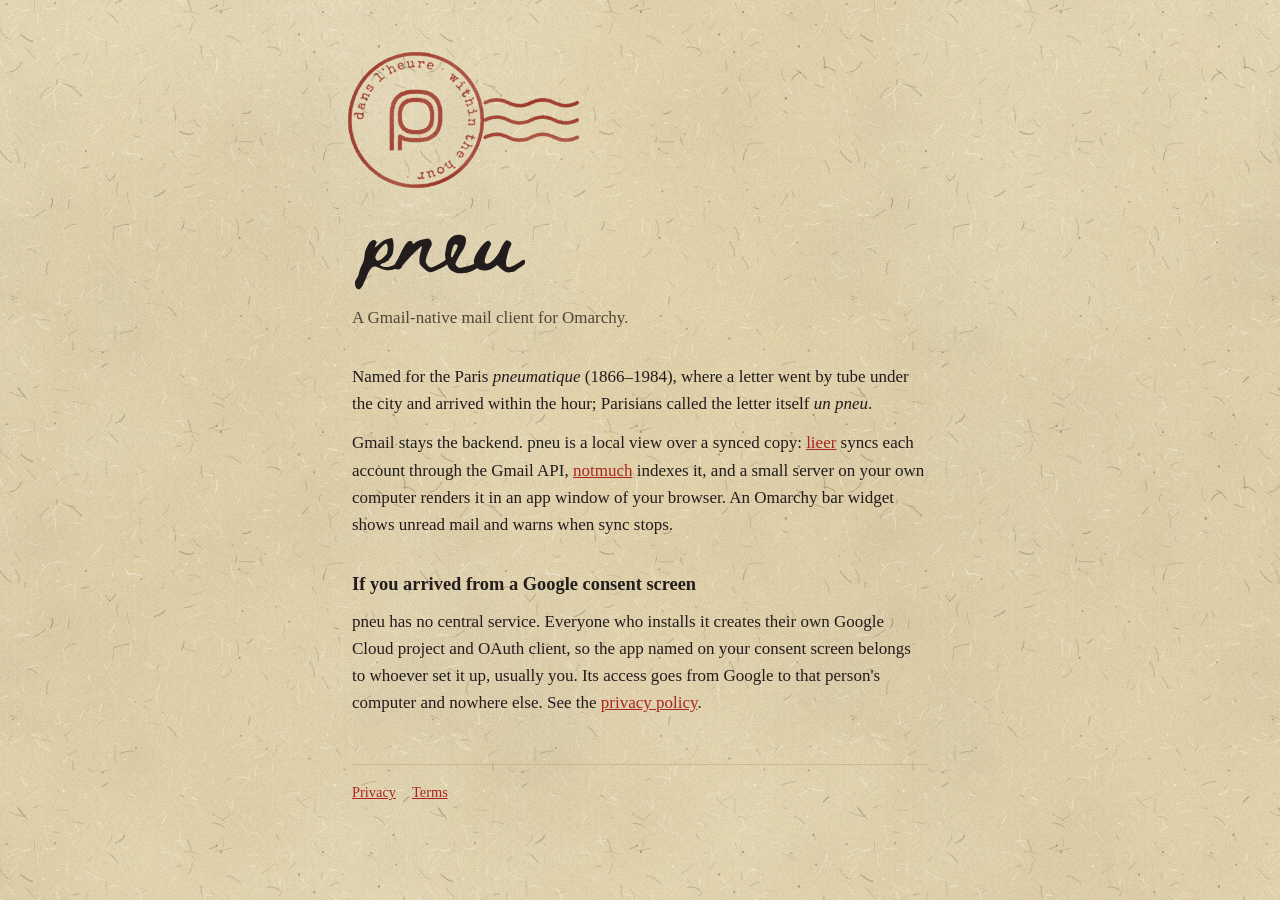
==== index.html @ bc9b67cb "pneu's pages, moved from jordan.mckible.com/pneu/ to pneu.mckible.com Co-Authored-By: Claude Opus 5." ====
<!doctype html>
<html lang="en">
<head>
<meta charset="utf-8">
<meta name="viewport" content="width=device-width, initial-scale=1">
<title>pneu</title>
<meta name="description" content="A Gmail-native mail client for Omarchy that runs entirely on your own computer.">
<meta property="og:type" content="website">
<meta property="og:site_name" content="pneu">
<meta property="og:title" content="pneu">
<meta property="og:description" content="A Gmail-native mail client for Omarchy that runs entirely on your own computer.">
<meta property="og:url" content="https://pneu.mckible.com/">
<meta property="og:image" content="https://pneu.mckible.com/social.jpg">
<meta property="og:image:width" content="1280">
<meta property="og:image:height" content="640">
<meta property="og:image:alt" content="The pneu postmark stamped in red on manila paper, beside the name pneu in pen">
<meta name="twitter:card" content="summary_large_image">
<link rel="icon" href="favicon.svg" type="image/svg+xml">
<link rel="stylesheet" href="style.css">
</head>
<body>
<main>
<picture><source media="(prefers-color-scheme: dark)" srcset="stamp-inked-dark.webp"><img class="stamp" src="stamp-inked.webp" width="500" height="300" alt="The pneu postmark: a p drawn as a pneumatic tube, ringed by “dans l'heure · within the hour”"></picture>
<h1 class="name"><picture><source media="(prefers-color-scheme: dark)" srcset="wordmark-paper.svg"><img src="wordmark-ink.svg" alt="pneu"></picture></h1>
<p class="lede">A Gmail-native mail client for Omarchy.</p>

<p>Named for the Paris <em>pneumatique</em> (1866–1984), where a letter went
by tube under the city and arrived within the hour; Parisians called the
letter itself <em>un pneu</em>.</p>

<p>Gmail stays the backend. pneu is a local view over a synced copy:
<a href="https://github.com/gauteh/lieer">lieer</a> syncs each account through
the Gmail API, <a href="https://notmuchmail.org/">notmuch</a> indexes it, and a
small server on your own computer renders it in an app window of your
browser. An Omarchy bar widget shows unread mail and warns when sync stops.</p>

<h2>If you arrived from a Google consent screen</h2>

<p>pneu has no central service. Everyone who installs it creates their own
Google Cloud project and OAuth client, so the app named on your consent screen
belongs to whoever set it up, usually you. Its access goes from Google to that
person's computer and nowhere else. See the <a href="privacy/">privacy
policy</a>.</p>

<nav><a href="privacy/">Privacy</a><a href="terms/">Terms</a></nav>
</main>
</body>
</html>
---- style.css ----
/* pneu's colours (brand/README.md in the pneu repo): the page is paper with
   ink on it, and the stamp is the red. In the dark the paper becomes ink and
   links take the petit bleu, since red reads poorly on ink. */
:root { color-scheme: light dark; --bg: #e2d3ab; --fg: #221c1d; --muted: #4f4636; --rule: #c9b98f; --accent: #a8261f; }
@media (prefers-color-scheme: dark) { :root { --bg: #2f2c2a; --fg: #e2d3ab; --muted: #b3a785; --rule: #43393a; --accent: #86aecb; } }
* { box-sizing: border-box; }
/* The ground is the omakase kit's paper: two translucent tiles over the
   colour, so the same grain works on the dark ground. */
body { margin: 0; background: url(tex/paper.webp) 0 0 / 420px, url(tex/mottle.webp) 0 0 / 1100px, var(--bg); color: var(--fg); font: 17px/1.6 Georgia, "Iowan Old Style", serif; }
main { max-width: 38rem; margin: 0 auto; padding: 3rem 1rem 4rem; }
.stamp { display: block; width: 15rem; max-width: 70%; height: auto; margin: 0 0 2.5rem -0.5rem; }
.stamp.small { width: 10rem; }
h1 { font-size: 2rem; line-height: 1.2; margin: 0 0 .25rem; }
h1.name { margin-bottom: .75rem; }
/* Only the postmark is printed: the inked stamp (baked, never a live filter)
   is multiplied into the paper so its fibres show through. On the dark ground
   the lighter-inked dark cut sits on top. Type stays crisp. */
.stamp { mix-blend-mode: multiply; }
@media (prefers-color-scheme: dark) { .stamp { mix-blend-mode: normal; } }
h1.name img { display: block; width: 11rem; height: auto; }
h2 { font-size: 1.15rem; margin: 2rem 0 .5rem; }
p, li { margin: 0 0 .75rem; }
.lede { color: var(--muted); margin-bottom: 2rem; }
a { color: var(--accent); }
code { font: .9em ui-monospace, "SF Mono", Menlo, monospace; }
nav { font-size: .9rem; border-top: 1px solid var(--rule); margin-top: 3rem; padding-top: 1rem; color: var(--muted); }
nav a { margin-right: 1rem; }
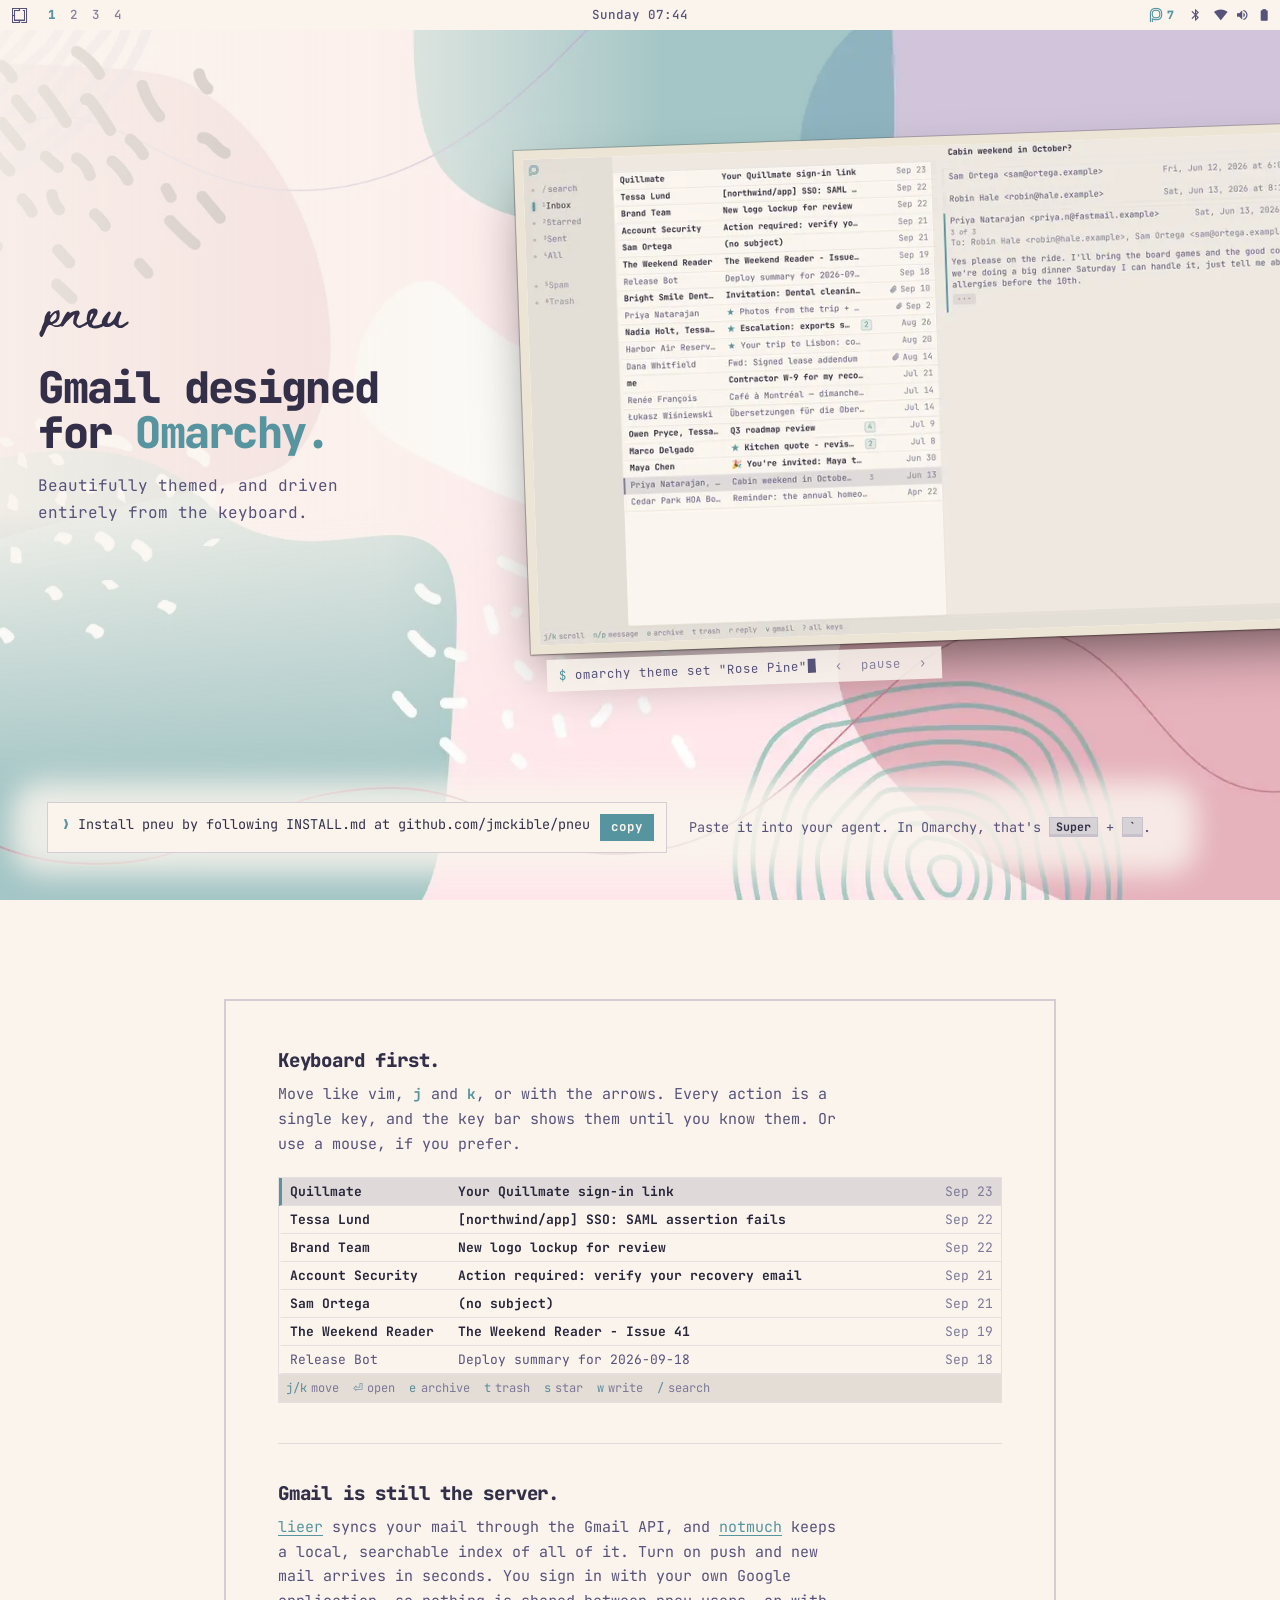
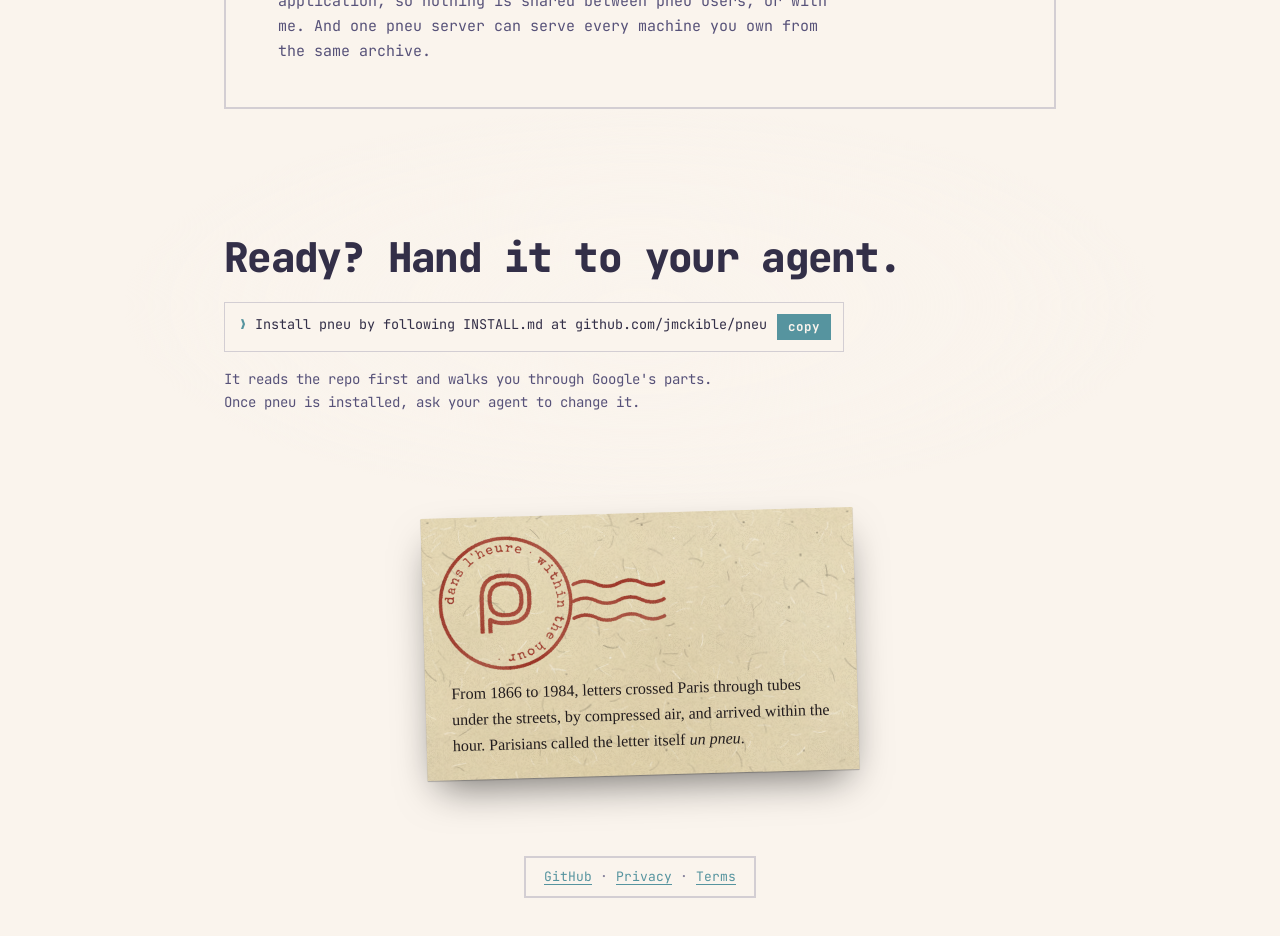
==== commit c9c301cd: "The marketing page: an Omarchy desktop that wears each theme Home, privacy and terms in one design, " ====
--- a/index.html
+++ b/index.html
@@ -3,7 +3,7 @@
 <head>
 <meta charset="utf-8">
 <meta name="viewport" content="width=device-width, initial-scale=1">
-<title>pneu</title>
+<title>pneu · Gmail designed for Omarchy</title>
 <meta name="description" content="A Gmail-native mail client for Omarchy that runs entirely on your own computer.">
 <meta property="og:type" content="website">
 <meta property="og:site_name" content="pneu">
@@ -15,34 +15,148 @@
 <meta property="og:image:height" content="640">
 <meta property="og:image:alt" content="The pneu postmark stamped in red on manila paper, beside the name pneu in pen">
 <meta name="twitter:card" content="summary_large_image">
+<meta name="color-scheme" content="dark light">
 <link rel="icon" href="favicon.svg" type="image/svg+xml">
+<link rel="preload" href="fonts/jbmono.woff2" as="font" type="font/woff2" crossorigin>
 <link rel="stylesheet" href="style.css">
 </head>
 <body>
+
+<!-- The wallpaper: two layers so a theme change can cross-fade. -->
+<div class="wall" aria-hidden="true">
+  <picture class="layer on">
+    <source media="(prefers-color-scheme: light)" srcset="themes/rose-pine-wall-s.webp 900w, themes/rose-pine-wall.webp 1920w" sizes="100vw">
+    <img srcset="themes/tokyo-night-wall-s.webp 900w, themes/tokyo-night-wall.webp 1920w" sizes="100vw" src="themes/tokyo-night-wall.webp" alt="" fetchpriority="high">
+  </picture>
+  <picture class="layer"><img alt=""></picture>
+</div>
+
+<!-- The bar: an Omarchy top bar, drawn. Its pneu widget is fixture data. -->
+<header class="bar">
+  <div class="bar-l">
+    <span class="logo" aria-hidden="true">&#xe900;</span>
+    <nav class="ws" aria-label="Sections">
+      <a href="#top" class="on">1</a><a href="#why">2</a><a href="#ready">3</a><a href="#histoire">4</a>
+    </nav>
+  </div>
+  <div class="bar-c"><span class="clock">Tuesday 13:42</span></div>
+  <div class="bar-r">
+    <button class="pw" type="button" aria-describedby="pw-tip"><span class="pw-mark" aria-hidden="true">&#xe000;</span><span class="pw-n">7</span><span class="sr"> unread</span></button>
+    <div class="tip" id="pw-tip" role="tooltip">7 unread · Tessa, Sam, Nadia +4</div>
+    <span class="ico" aria-hidden="true">&#xf00af;</span>
+    <span class="ico" aria-hidden="true">&#xf0928;</span>
+    <span class="ico" aria-hidden="true">&#xf057e;</span>
+    <span class="ico" aria-hidden="true">&#xf0079;</span>
+  </div>
+</header>
+
 <main>
-<picture><source media="(prefers-color-scheme: dark)" srcset="stamp-inked-dark.webp"><img class="stamp" src="stamp-inked.webp" width="500" height="300" alt="The pneu postmark: a p drawn as a pneumatic tube, ringed by “dans l'heure · within the hour”"></picture>
-<h1 class="name"><picture><source media="(prefers-color-scheme: dark)" srcset="wordmark-paper.svg"><img src="wordmark-ink.svg" alt="pneu"></picture></h1>
-<p class="lede">A Gmail-native mail client for Omarchy.</p>
 
-<p>Named for the Paris <em>pneumatique</em> (1866–1984), where a letter went
-by tube under the city and arrived within the hour; Parisians called the
-letter itself <em>un pneu</em>.</p>
+<!-- Workspace 1: the words on the desktop, and pneu's picture laid on it. -->
+<section class="hero" id="top">
+  <!-- The ground: veil, words, picture and prompt. A theme change wipes a
+       copy of it, in the next theme, across this one (desk.js). -->
+  <div class="ground">
+  <div class="words">
+    <span class="name"><svg viewBox="-16.6 -56.7 264.9 90.2" role="img" aria-label="pneu"><path fill="currentColor" d="M57.7 -14.5Q59.9 -16.3 61.6 -16Q63.2 -15.6 63.2 -12.8Q63.2 -11.9 62.8 -11Q62.4 -10.1 61.9 -9.5Q61.4 -8.8 60.4 -8Q59.4 -7.1 58.9 -6.7Q58.3 -6.3 57.2 -5.6Q56 -4.8 55.7 -4.6Q53.4 -3 50.8 -2Q48.9 -1.1 43.9 -0.1Q38.8 0.9 35.9 0.9Q33.5 0.9 29.2 -0.8Q24.9 -2.4 21.9 -3.8Q18.8 -5.2 18.8 -4.9Q18.8 -4.9 18.1 -4.9Q17.4 -4.9 16.6 -5Q15.7 -5.1 14.1 -4.1Q12.5 -3 10.8 -0.8Q8.3 2.3 6.3 7.7Q4.3 13 3.5 14.4Q2.5 16.4 1.4 19Q0.4 21.6 -0.6 23.4Q-1.6 25.2 -3.3 27.2Q-4.8 29 -5.7 29.4Q-6.5 29.8 -8.5 29Q-10.9 28.1 -11.9 24.4Q-13 20.6 -12.3 17.8Q-11.9 16.1 -9.9 13.2Q-8 10.4 -7.5 9.1Q-6.9 7.5 -6.2 4.3Q-5.5 1.1 -5 -0.2Q-4.3 -2.3 -2.4 -6.2Q-0.5 -10 0.2 -11.9Q1.2 -14.7 1.7 -18.8Q2.1 -22.9 2.8 -26.6Q3.4 -30.3 5.1 -33.2Q5.3 -33.6 5.7 -34.4Q6.1 -35.1 6.5 -35.8Q6.8 -36.4 7.3 -37.2Q7.8 -38.1 8.2 -38.8Q8.7 -39.4 9.2 -40.2Q9.8 -41 10.4 -41.6Q10.9 -42.2 11.5 -42.8Q12.1 -43.3 12.8 -43.7Q13.4 -44.1 14 -44.3Q17.6 -45.3 19.2 -43Q20.8 -40.6 19 -37.7Q16.4 -33.4 17.9 -33.7Q19.4 -34.2 22.8 -37.6Q26.8 -41.6 30.3 -43.7Q33.8 -45.8 38.4 -46.6Q42.8 -47.4 43 -47.7Q43.4 -47.8 43.8 -47.2Q44.2 -46.6 44.6 -45.5Q44.9 -44.4 45.2 -43Q45.4 -41.5 45.6 -40Q45.8 -38.5 45.8 -37.1Q45.7 -23.2 41.8 -19Q39.4 -16.5 38.1 -14.2Q37.7 -13.3 37.2 -13Q36.6 -12.7 36.2 -12.8Q35.9 -12.8 35.2 -12.6Q34.5 -12.4 34 -11.6Q32.6 -10.1 31 -10.1Q29.7 -10 27.7 -8.8Q25.6 -7.5 25.6 -6.7Q25.6 -6.4 26.7 -5.9Q27.7 -5.4 29.2 -5Q30.7 -4.5 32.3 -4.2Q33.9 -3.9 35 -3.9Q36.7 -3.9 39.1 -4.4Q40 -4.8 41.3 -5.2Q42.6 -5.7 43.7 -6.1Q44.8 -6.5 45.5 -6.9Q53.2 -10.9 57.7 -14.5ZM22.5 -13.3Q24.8 -13.3 29.6 -17.5Q34.4 -21.6 35.6 -24.4Q36.9 -27.6 37 -31.4Q37.2 -35.2 36 -37.4Q34.8 -39.5 33.7 -39.2Q32.5 -38.8 28.5 -34.9Q24.7 -31.5 21.5 -26.3Q18.2 -21.1 18.2 -18.7Q18.4 -16.8 19.8 -15.1Q21.2 -13.3 22.5 -13.3ZM51 -13.8Q52.6 -16.5 57.2 -26.2Q61.9 -35.8 65.2 -39.7Q65.7 -40.4 66.2 -41Q67.5 -42.3 69.6 -43Q71.7 -43.6 73.3 -42.8Q74 -42.4 74.2 -40.7Q74.5 -39 75 -38.9Q75.7 -38.8 78.3 -40.7Q83 -43.9 92.8 -46Q96.8 -47 98 -46.8Q99.2 -46.6 101.1 -45Q103.3 -42.7 103.5 -39.4Q103.6 -36.1 101.2 -33.2Q99.6 -30.7 96.9 -23.3Q94.2 -15.9 94.2 -13.1Q94.2 -11.1 95.5 -8.8Q96.8 -6.4 98.8 -4.9Q100.8 -3.3 102.3 -3.3Q104.8 -3.3 112.5 -7.3Q120.2 -11.3 124.6 -14.9Q127.8 -17.4 129.2 -17.2Q130.7 -17.1 130.7 -14.3Q130.7 -13.1 129.6 -11.6Q128.6 -10 126.8 -8.3Q125.1 -6.7 122.7 -5.1Q120.2 -3.4 117.8 -2.4Q111.2 0.7 108.2 2.1Q103.2 4.4 99.4 3.4Q95.6 2.4 90.3 -2.8Q86.2 -7 85.4 -8.6Q84.7 -10.1 84.7 -14.5Q84.7 -20.9 87 -27.8Q89 -34.7 88.5 -35.3Q88 -35.9 80.5 -28.9Q73 -21.8 65.8 -14Q58.5 -6.1 58.5 -4.9Q58.5 -3.9 57.3 -2.7Q56 -1.5 54.2 -0.8Q52.4 0 51 -0.3Q48.8 -0.6 47.8 -3.9Q47.1 -6.1 47.6 -7.8Q48.1 -9.5 51 -13.8ZM172.4 -11.2Q174.6 -13 176.2 -12.7Q177.9 -12.3 177.9 -9.5Q178 -8.6 177.6 -7.7Q177.1 -6.8 176.6 -6.2Q176.1 -5.5 175.2 -4.7Q174.2 -3.9 173.6 -3.5Q173 -3.1 171.9 -2.4Q170.7 -1.6 170.5 -1.4Q168.1 0.2 165.6 1.3Q165.4 1.4 165.1 1.6Q164.7 1.7 164.3 1.9Q163.9 2 163.5 2.2Q163.1 2.3 162.9 2.4L162.6 2.5Q156.5 5 149.5 5.4Q142.3 5.8 139 4.1Q138.6 3.9 135.8 2.7Q133 1.5 131.8 0.6Q129.5 -0.9 127.4 -5.9Q123.5 -14.9 123.5 -21.8Q123.5 -26 125 -32.8Q125.1 -33.2 125.4 -34.5Q125.6 -35.8 125.8 -36.5Q126 -37.1 126.3 -38.2Q126.6 -39.4 126.9 -40.2Q127.2 -41 127.6 -41.9Q128 -42.7 128.4 -43.4Q130.5 -46.3 131.8 -47.6Q137.2 -53.2 145.5 -52.6Q154.1 -51.9 154.8 -46.9Q155.4 -43 154.4 -38.9Q153.3 -34.7 151.8 -32Q150.2 -29.3 147.5 -25Q144.7 -20.7 143.5 -18.4Q139.1 -10.1 139.1 -8.5Q139.1 -7.2 141.6 -4.8Q143.2 -3.3 144.5 -3Q145.7 -2.7 149 -3.3Q154.2 -4 160.3 -5.8Q162.6 -6.6 167 -8.5Q171.4 -10.4 172.4 -11.2ZM133.6 -18.3Q134.5 -18.3 138.6 -26.1Q142.6 -33.9 142.6 -35.5Q142.6 -37.4 140.6 -38Q138.5 -38.5 137.3 -37Q136.3 -35.8 135.3 -33.4Q134.3 -31 133.7 -28.5Q133.2 -26 132.8 -23.7Q132.4 -21.4 132.6 -19.9Q132.8 -18.3 133.6 -18.3ZM238.8 -13.4Q241.1 -15.2 242.7 -14.9Q244.3 -14.6 244.3 -11.7Q244.3 -10.8 243.9 -9.9Q243.6 -9 243.1 -8.4Q242.6 -7.8 241.6 -7Q240.6 -6.1 240 -5.7Q239.4 -5.3 238.3 -4.6Q237.1 -3.8 236.8 -3.6Q229.8 1.3 229.5 1.6Q228.9 2.2 226.6 2.9Q224.2 3.6 222.9 3.6Q221.2 4.1 219.9 4.1Q218.6 4.1 217 3.7Q215.3 3.2 214.6 2.9Q213.8 2.6 213.3 2.4Q210.6 1.1 205.9 -3.3L202 -7L197 -3.3Q191.8 0.2 185.8 1Q180.6 1.5 176 -0.1Q171.4 -1.7 168.8 -5.7Q166.1 -9.6 167.2 -15.1Q168.4 -20.9 173 -27.9Q177.5 -34.8 182.6 -39.7Q186.5 -43.4 188.8 -43.4Q189.9 -43.4 191.8 -41.4Q193.1 -40 193.1 -39.1Q193 -38.2 191.5 -35.4Q179.2 -11.3 185.1 -9.2L185.9 -9.1Q190 -8.5 197.2 -15.9Q204.4 -23.3 207.2 -30.9Q209.3 -36 212.3 -40.1Q214.9 -43.7 216.1 -44.2Q217.3 -44.6 220.6 -42.9Q223.4 -41.4 223.6 -39.5Q223.8 -37.6 221.5 -33.4Q220.4 -31.7 219.8 -29.6Q219 -27.6 218.6 -26Q218.4 -25.5 218.1 -24.1Q217.8 -22.8 217.5 -21.9Q216.9 -19.4 216.4 -17.8Q215.4 -13.6 215.4 -9.9Q215.4 -6.1 216.6 -4.9Q217.6 -3.9 220.9 -3.7Q221.4 -3.9 223.6 -4.7Q225.8 -5.4 226.6 -5.8Q234.3 -9.8 238.8 -13.4Z"/></svg></span>
+    <h1>Gmail designed for <span class="acc">Omarchy.</span></h1>
+    <p class="sub">Beautifully themed, and driven entirely from the keyboard.</p>
+  </div>
 
-<p>Gmail stays the backend. pneu is a local view over a synced copy:
-<a href="https://github.com/gauteh/lieer">lieer</a> syncs each account through
-the Gmail API, <a href="https://notmuchmail.org/">notmuch</a> indexes it, and a
-small server on your own computer renders it in an app window of your
-browser. An Omarchy bar widget shows unread mail and warns when sync stops.</p>
+  <figure class="photo">
+    <div class="print">
+      <div class="stack">
+        <picture class="layer on">
+          <source media="(max-width: 560px) and (prefers-color-scheme: light)" srcset="themes/rose-pine-narrow.webp">
+          <source media="(max-width: 560px)" srcset="themes/tokyo-night-narrow.webp">
+          <source media="(prefers-color-scheme: light)" srcset="themes/rose-pine-app-s.webp 900w, themes/rose-pine-app.webp 2000w" sizes="(max-width: 980px) 100vw, 66vw">
+          <img class="shot" srcset="themes/tokyo-night-app-s.webp 900w, themes/tokyo-night-app.webp 2000w" sizes="(max-width: 980px) 100vw, 66vw" src="themes/tokyo-night-app.webp" alt="A screenshot of pneu: the thread “Cabin weekend in October?” beside the inbox, in the current Omarchy theme" fetchpriority="high">
+        </picture>
+        <picture class="layer"><img class="shot" alt=""></picture>
+        <i class="mk" data-k="tl"></i><i class="mk" data-k="tr"></i><i class="mk" data-k="bl"></i><i class="mk" data-k="br"></i>
+      </div>
+    </div>
+    <figcaption class="cap">
+      <span class="sh"><span class="dollar">$</span> <span class="typed">omarchy theme set "Tokyo Night"</span><span class="caret"></span></span>
+      <span class="ctl">
+        <button type="button" class="prev" aria-label="Previous theme">‹</button>
+        <button type="button" class="pause" aria-label="Pause the theme cycle" aria-pressed="false">pause</button>
+        <button type="button" class="next" aria-label="Next theme">›</button>
+      </span>
+    </figcaption>
+  </figure>
 
-<h2>If you arrived from a Google consent screen</h2>
+  <div class="act">
+    <div class="prompt">
+      <code><span class="ps" aria-hidden="true">❯ </span><span class="cmd">Install pneu by following INSTALL.md at <wbr>github.com/jmckible/pneu</span></code>
+      <button class="copy" type="button">copy</button>
+    </div>
+    <p class="note">Paste it into your agent. In Omarchy, that's <kbd class="key">Super</kbd> + <kbd class="key">`</kbd>.</p>
+  </div>
+  </div>
+  <span class="sweep" aria-hidden="true"></span>
+</section>
 
-<p>pneu has no central service. Everyone who installs it creates their own
-Google Cloud project and OAuth client, so the app named on your consent screen
-belongs to whoever set it up, usually you. Its access goes from Google to that
-person's computer and nowhere else. See the <a href="privacy/">privacy
-policy</a>.</p>
+<!-- Workspace 2: one window, two short sections. -->
+<section class="win pitches" id="why" aria-label="What pneu is">
+  <div class="kb">
+    <h2>Keyboard first.</h2>
+    <p>Move like vim, <kbd>j</kbd> and <kbd>k</kbd>, or with the arrows. Every action is a single key, and the key bar shows them until you know them. Or use a mouse, if you prefer.</p>
+        <!-- Drawn, not recorded: pneu's list and key bar in the page's theme, scripted. -->
+    <div class="kdemo" aria-hidden="true">
+      <div class="kwin">
+        <ol class="krows">
+          <li class="cursor"></li>
+          <li class="row unread"><span class="authors">Quillmate</span><span class="subject">Your Quillmate sign-in link</span><span></span><span class="date">Sep 23</span></li>
+          <li class="row unread"><span class="authors">Tessa Lund</span><span class="subject">[northwind/app] SSO: SAML assertion fails</span><span></span><span class="date">Sep 22</span></li>
+          <li class="row unread"><span class="authors">Brand Team</span><span class="subject">New logo lockup for review</span><span></span><span class="date">Sep 22</span></li>
+          <li class="row unread"><span class="authors">Account Security</span><span class="subject">Action required: verify your recovery email</span><span></span><span class="date">Sep 21</span></li>
+          <li class="row unread"><span class="authors">Sam Ortega</span><span class="subject">(no subject)</span><span></span><span class="date">Sep 21</span></li>
+          <li class="row unread"><span class="authors">The Weekend Reader</span><span class="subject">The Weekend Reader - Issue 41</span><span></span><span class="date">Sep 19</span></li>
+          <li class="row"><span class="authors">Release Bot</span><span class="subject">Deploy summary for 2026-09-18</span><span></span><span class="date">Sep 18</span></li>
+          <li class="row unread attach"><span class="authors">Bright Smile Dental</span><span class="subject">Invitation: Dental cleaning</span><span></span><span class="date">Sep 10</span></li>
+          <li class="row flagged attach"><span class="authors">Priya Natarajan</span><span class="subject">Photos from the trip + a few videos</span><span></span><span class="date">Sep 2</span></li>
+          <li class="row unread flagged"><span class="authors">Nadia Holt, Tessa Lund</span><span class="subject">Escalation: exports stuck in queue</span><span class="count">2</span><span class="date">Aug 26</span></li>
+        </ol>
+        <div class="kbar">
+          <p class="keys"><span class="h" data-learn="jk"><kbd>j/k</kbd>move</span><span class="h"><kbd>⏎</kbd>open</span><span class="h" data-learn="e"><kbd>e</kbd>archive</span><span class="h"><kbd>t</kbd>trash</span><span class="h"><kbd>s</kbd>star</span><span class="h"><kbd>w</kbd>write</span><span class="h"><kbd>/</kbd>search</span><span class="h"><kbd>?</kbd>all keys</span></p>
+          <span class="status">Archived · z to undo<span class="undo">Undo</span></span>
+        </div>
+      </div>
+      <div class="press"><kbd class="cap"></kbd></div>
+    </div>
+  </div>
+  <div class="how">
+    <h2>Gmail is still the server.</h2>
+    <p><a href="https://github.com/gauteh/lieer">lieer</a> syncs your mail through the Gmail API, and <a href="https://notmuchmail.org/">notmuch</a> keeps a local, searchable index of all of it. Turn on push and new mail arrives in seconds. You sign in with your own Google application, so nothing is shared between pneu users, or with me. And one pneu server can serve every machine you own from the same archive.</p>
+  </div>
+</section>
 
-<nav><a href="privacy/">Privacy</a><a href="terms/">Terms</a></nav>
+<!-- Workspace 3: the close, back on the desktop. -->
+<section class="ready" id="ready">
+  <h2>Ready? Hand it to your agent.</h2>
+  <div class="prompt">
+    <code><span class="ps" aria-hidden="true">❯ </span><span class="cmd">Install pneu by following INSTALL.md at <wbr>github.com/jmckible/pneu</span></code>
+    <button class="copy" type="button">copy</button>
+  </div>
+  <p class="note">It reads the repo first and walks you through Google's parts. Once pneu is installed, ask your agent to change it.</p>
+</section>
+
+<!-- Workspace 4: the one piece of paper on the desk. -->
+<section class="histoire" id="histoire">
+  <article class="card">
+    <img class="stamp" src="img/stamp-inked.webp" width="750" height="450" loading="lazy" alt="The pneu postmark: a p drawn as a pneumatic tube, ringed by “dans l'heure · within the hour”">
+    <p>From 1866 to 1984, letters crossed Paris through tubes under the streets, by compressed air, and arrived within the hour. Parisians called the letter itself <em>un pneu</em>.</p>
+  </article>
+</section>
+
 </main>
+
+<footer class="foot">
+  <nav class="win"><a href="https://github.com/jmckible/pneu">GitHub</a> · <a href="privacy/">Privacy</a> · <a href="terms/">Terms</a></nav>
+</footer>
+
+<script src="themes.js"></script>
+<script src="desk.js"></script>
 </body>
 </html>
--- a/style.css
+++ b/style.css
@@ -1,27 +1,367 @@
-/* pneu's colours (brand/README.md in the pneu repo): the page is paper with
-   ink on it, and the stamp is the red. In the dark the paper becomes ink and
-   links take the petit bleu, since red reads poorly on ink. */
-:root { color-scheme: light dark; --bg: #e2d3ab; --fg: #221c1d; --muted: #4f4636; --rule: #c9b98f; --accent: #a8261f; }
-@media (prefers-color-scheme: dark) { :root { --bg: #2f2c2a; --fg: #e2d3ab; --muted: #b3a785; --rule: #43393a; --accent: #86aecb; } }
+/* pneu.mckible.com, the "desktop" study, round 2.
+   The page is an Omarchy desktop: the theme's wallpaper behind everything and
+   an Omarchy bar on top. The words sit on the desktop itself; pneu's
+   screenshot is a picture laid on it, and changes visibly with the theme.
+   The four colours are exactly what pneu's theme hook writes (--bg --fg
+   --accent --selection), plus the theme's red; every other tone is mixed
+   from them. desk.js swaps the four, and the registered properties glide. */
+
+@font-face { font-family: "JB"; src: url(fonts/jbmono.woff2) format("woff2"); font-weight: 100 800; font-display: swap; }
+@font-face { font-family: "Omarchy Logo"; src: url(fonts/omarchy-logo.woff2) format("woff2"); font-display: block; }
+@font-face { font-family: "Bar Icons"; src: url(fonts/bar-icons.woff2) format("woff2"); font-display: block; }
+@font-face { font-family: "pneu mark"; src: url(fonts/pneu-mark.woff2) format("woff2"); font-display: block; }
+
+@property --bg { syntax: "<color>"; inherits: true; initial-value: #1a1b26; }
+@property --fg { syntax: "<color>"; inherits: true; initial-value: #a9b1d6; }
+@property --accent { syntax: "<color>"; inherits: true; initial-value: #7aa2f7; }
+@property --selection { syntax: "<color>"; inherits: true; initial-value: #292e42; }
+@property --red { syntax: "<color>"; inherits: true; initial-value: #f7768e; }
+
+/* Tokyo Night, Omarchy's default, until desk.js says otherwise; Rose Pine on
+   a light system. */
+:root {
+  color-scheme: dark;
+  --bg: #1a1b26; --fg: #a9b1d6; --accent: #7aa2f7; --selection: #292e42; --red: #f7768e;
+  --out: clamp(12px, 3vw, 48px);
+  --barh: 30px;
+}
+/* The derived tones, wherever a theme's four colours are set: the page, and
+   the hero's next-theme copy during a wipe. */
+:root, .themed {
+  --muted: color-mix(in oklab, var(--fg) 70%, var(--bg));
+  --border: color-mix(in oklab, var(--fg) 14%, var(--bg));
+  --strong: light-dark(color-mix(in oklab, var(--fg) 70%, black), color-mix(in oklab, var(--fg) 60%, white));
+  --inactive: color-mix(in oklab, var(--fg) 22%, var(--bg));
+  --veil: color-mix(in oklab, var(--bg) 86%, transparent);
+}
+@media (prefers-color-scheme: light) {
+  :root { color-scheme: light; --bg: #faf4ed; --fg: #575279; --accent: #56949f; --selection: #dfdad9; --red: #b4637a; }
+}
+:root[data-mode="dark"] { color-scheme: dark; }
+:root[data-mode="light"] { color-scheme: light; }
+
 * { box-sizing: border-box; }
-/* The ground is the omakase kit's paper: two translucent tiles over the
-   colour, so the same grain works on the dark ground. */
-body { margin: 0; background: url(tex/paper.webp) 0 0 / 420px, url(tex/mottle.webp) 0 0 / 1100px, var(--bg); color: var(--fg); font: 17px/1.6 Georgia, "Iowan Old Style", serif; }
-main { max-width: 38rem; margin: 0 auto; padding: 3rem 1rem 4rem; }
-.stamp { display: block; width: 15rem; max-width: 70%; height: auto; margin: 0 0 2.5rem -0.5rem; }
-.stamp.small { width: 10rem; }
-h1 { font-size: 2rem; line-height: 1.2; margin: 0 0 .25rem; }
-h1.name { margin-bottom: .75rem; }
-/* Only the postmark is printed: the inked stamp (baked, never a live filter)
-   is multiplied into the paper so its fibres show through. On the dark ground
-   the lighter-inked dark cut sits on top. Type stays crisp. */
-.stamp { mix-blend-mode: multiply; }
-@media (prefers-color-scheme: dark) { .stamp { mix-blend-mode: normal; } }
-h1.name img { display: block; width: 11rem; height: auto; }
-h2 { font-size: 1.15rem; margin: 2rem 0 .5rem; }
-p, li { margin: 0 0 .75rem; }
-.lede { color: var(--muted); margin-bottom: 2rem; }
-a { color: var(--accent); }
-code { font: .9em ui-monospace, "SF Mono", Menlo, monospace; }
-nav { font-size: .9rem; border-top: 1px solid var(--rule); margin-top: 3rem; padding-top: 1rem; color: var(--muted); }
-nav a { margin-right: 1rem; }
+html { scroll-padding-top: calc(var(--barh) + 8px); }
+body {
+  margin: 0; overflow-x: clip;
+  background: var(--bg); color: var(--fg);
+  font: 15px/1.65 "JB", ui-monospace, monospace;
+  font-variant-ligatures: none;
+  -webkit-font-smoothing: antialiased;
+}
+a { color: var(--accent); text-underline-offset: 3px; text-decoration-thickness: 1px; }
+a:hover { text-decoration-thickness: 2px; }
+button { font: inherit; color: inherit; }
+kbd { font: 700 .95em "JB", monospace; color: var(--accent); }
+.sr { position: absolute; width: 1px; height: 1px; overflow: hidden; clip-path: inset(50%); white-space: nowrap; }
+:focus-visible { outline: 2px solid var(--accent); outline-offset: 2px; }
+
+/* ---------- the wallpaper ---------- */
+.wall { position: fixed; inset: 0; z-index: -1; background: var(--bg); }
+.wall .layer { position: absolute; inset: 0; opacity: 0; }
+.wall .layer.on { opacity: 1; }
+.wall .layer.in { z-index: 1; opacity: 1; }
+.wall img { width: 100%; height: 100%; object-fit: cover; display: block; }
+
+/* ---------- the bar ---------- */
+.bar {
+  position: sticky; top: 0; z-index: 10; height: var(--barh);
+  display: grid; grid-template-columns: 1fr auto 1fr; align-items: center;
+  padding: 0 12px; background: var(--bg); color: var(--fg); font-size: 12.5px;
+}
+.bar-l, .bar-r { display: flex; align-items: center; min-width: 0; }
+.bar-r { justify-content: flex-end; gap: 15px; position: relative; }
+.logo { font: 15px/1 "Omarchy Logo"; margin-right: 14px; }
+.ws { display: flex; }
+.ws a { color: var(--muted); text-decoration: none; width: 22px; text-align: center; font-weight: 500; transition: color .3s; }
+.ws a.on { color: var(--accent); font-weight: 800; }
+.ws a:hover { color: var(--fg); }
+.clock { font-weight: 500; white-space: nowrap; }
+.ico { font: 14px/1 "Bar Icons"; }
+.pw { all: unset; display: inline-flex; align-items: center; gap: 4px; cursor: pointer; color: var(--accent); padding: 4px 2px; }
+.pw-mark { font: 14px/1 "pneu mark"; }
+.pw-n { font-weight: 800; font-size: 11.5px; }
+.tip {
+  position: absolute; top: calc(100% + 6px); right: 70px; white-space: nowrap;
+  background: var(--bg); color: var(--fg); border: 1px solid var(--inactive);
+  padding: 5px 10px; font-size: 12px; opacity: 0; pointer-events: none; transform: translateY(-3px);
+  transition: opacity .2s, transform .2s;
+}
+.pw:hover + .tip, .pw:focus-visible + .tip { opacity: 1; transform: none; }
+
+/* ---------- windows ---------- */
+.win { background: var(--bg); color: var(--fg); border: 2px solid var(--inactive); }
+
+/* ---------- the hero ---------- */
+.hero { overflow-x: clip; position: relative; isolation: isolate; }
+.ground { position: relative; isolation: isolate; min-height: calc(100svh - var(--barh)); padding: var(--out); display: grid; color: var(--fg); }
+/* A veil of the theme's ground under the words, so they read on any
+   wallpaper; the picture sits clear of it. */
+.ground::before { content: ""; position: absolute; inset: 0; z-index: -1; pointer-events: none; }
+/* The next theme's copy of the ground, laid over the live one during a
+   wipe: its own wallpaper behind it (desk.js places it to match the fixed
+   one), so every pixel is wholly the old theme's or the new one's. It never
+   takes a pointer or focus (inert); clicks fall through to the live ground. */
+.bar.next { position: absolute; inset: 0; pointer-events: none; }
+.ground.next { position: absolute; inset: 0; z-index: 2; pointer-events: none; background-repeat: no-repeat; }
+
+.name svg { display: block; width: 92px; height: auto; color: var(--strong); margin-bottom: 26px; }
+h1 {
+  font-size: clamp(32px, 3.4vw, 54px); line-height: 1.04; letter-spacing: -0.04em;
+  font-weight: 800; margin: 0 0 18px; color: var(--strong); text-wrap: balance;
+}
+.acc { color: var(--accent); }
+.sub { font-size: 16px; margin: 0; max-width: 32ch; color: var(--fg); }
+
+.prompt {
+  display: flex; align-items: flex-start; gap: 10px;
+  border: 1px solid var(--inactive); background: var(--bg);
+  padding: 11px 12px 11px 14px;
+}
+.prompt code { font: 13.5px/1.55 "JB", monospace; flex: 1; min-width: 0; overflow-wrap: break-word; color: var(--strong); }
+.ps { color: var(--accent); font-weight: 800; }
+.copy { flex: none; border: 0; cursor: pointer; padding: 3px 11px; font-size: 12.5px; font-weight: 700; background: var(--accent); color: var(--bg); }
+.copy:hover { filter: brightness(1.08); }
+.copy.done { background: var(--fg); }
+.note { color: var(--muted); font-size: 12.5px; margin: 10px 0 0; line-height: 1.6; max-width: 46ch; }
+
+/* The picture: a print of the app on a warm mat with a fine edge, so it
+   reads on a light wallpaper as well as a dark one, and a shadow under it. */
+.photo { margin: 0; min-width: 0; position: relative; }
+.print {
+  position: relative; padding: 9px;
+  background: #ece5d5;
+  box-shadow: 0 0 0 1px rgba(40, 30, 20, .22), 0 1px 2px rgba(0,0,0,.3), 0 28px 60px -18px rgba(0,0,0,.6);
+}
+.stack { position: relative; aspect-ratio: 1400 / 820; overflow: hidden; background: var(--bg); }
+.stack .layer { position: absolute; inset: 0; }
+.stack .layer:not(.on) { visibility: hidden; }
+.stack .layer.in { visibility: visible; z-index: 1; }
+.stack img { display: block; width: 100%; height: 100%; object-fit: cover; object-position: left top; }
+
+.cap {
+  display: flex; align-items: center; justify-content: space-between; gap: 12px;
+  margin-top: 14px; padding: 5px 6px 5px 12px; font-size: 12.5px; color: var(--muted);
+  background: var(--veil); width: fit-content; max-width: 100%;
+}
+.sh { white-space: nowrap; overflow: hidden; min-width: 0; }
+.dollar { color: var(--accent); }
+.typed { color: var(--fg); }
+.caret { display: inline-block; width: .6em; height: 1.1em; vertical-align: -0.2em; background: var(--fg); margin-left: 1px; animation: blink 1.1s steps(1) infinite; }
+@keyframes blink { 50% { opacity: 0; } }
+.ctl { display: flex; gap: 2px; flex: none; }
+.ctl button { background: none; border: 1px solid transparent; color: var(--muted); cursor: pointer; padding: 0 7px; line-height: 1.6; }
+.ctl button:hover { color: var(--accent); border-color: var(--border); }
+.ctl .pause[aria-pressed="true"] { color: var(--accent); }
+
+/* The words down the left on a veil of the theme's ground; the print laid at
+   an angle, running off the right edge; the prompt and its note along the
+   foot of the desk. A theme change sweeps across all of it, left to right. */
+@media (min-width: 981px) {
+  .ground {
+    grid-template-columns: minmax(330px, 27rem) minmax(0, 1fr);
+    grid-template-rows: 1fr auto 1fr auto; column-gap: clamp(28px, 4vw, 64px);
+  }
+  /* The veil fades out downwards as well as rightwards, so it has no lower
+     edge: the hero ends on clear wallpaper. */
+  .ground::before {
+    background: linear-gradient(90deg, color-mix(in oklab, var(--bg) 90%, transparent) 0, color-mix(in oklab, var(--bg) 72%, transparent) 30%, transparent 52%);
+    -webkit-mask-image: linear-gradient(180deg, #000 0, #000 55%, transparent 88%);
+    mask-image: linear-gradient(180deg, #000 0, #000 55%, transparent 88%);
+  }
+  .words { grid-column: 1; grid-row: 2; }
+  .photo { grid-column: 2; grid-row: 1 / 4; align-self: center; margin-right: calc(-1 * var(--out) - 7vw); }
+  .print { transform: rotate(-2deg); transform-origin: 30% 50%; }
+  .cap { margin-left: 3%; transform: rotate(-2deg); transform-origin: left center; }
+  .act {
+    grid-column: 1 / -1; grid-row: 4; margin-top: 28px;
+    display: flex; align-items: center; gap: 22px;
+    width: fit-content; max-width: 100%; padding: 9px 20px 9px 9px;
+  }
+  .act .prompt { flex: none; }
+  .prompt code { white-space: nowrap; }
+  .act .note { margin: 0; max-width: 66ch; }
+  .act .note { font-size: 13.5px; color: var(--fg); }
+}
+
+/* The prompt and its note sit on a pool of the theme's ground with soft,
+   blurred edges, not a box. */
+.act { position: relative; isolation: isolate; }
+.act::before { content: ""; position: absolute; inset: -12px -26px; z-index: -1; pointer-events: none; background: var(--veil); filter: blur(14px); border-radius: 30px; }
+
+/* The sweep: a fine line along the wipe's edge, so it reads as one pass. */
+.sweep {
+  position: absolute; top: 0; bottom: 0; left: 0; width: 1px; z-index: 3; pointer-events: none; opacity: 0;
+  background: color-mix(in oklab, var(--accent) 70%, white);
+  box-shadow: 0 0 8px 1px color-mix(in oklab, var(--accent) 35%, transparent);
+}
+.mk { position: absolute; width: 0; height: 0; }
+.mk[data-k="tl"] { left: 0; top: 0; } .mk[data-k="tr"] { right: 0; top: 0; }
+.mk[data-k="bl"] { left: 0; bottom: 0; } .mk[data-k="br"] { right: 0; bottom: 0; }
+
+/* ---------- the pitches: one window, two short sections ----------
+   It starts on clear wallpaper, well below the hero's veil. */
+.pitches { width: min(100% - 2 * var(--out), 52rem); margin: clamp(56px, 11vh, 120px) auto 0; padding: clamp(24px, 4vw, 44px) clamp(20px, 4.4vw, 52px); }
+.pitches h2 { font-weight: 800; font-size: 19px; letter-spacing: -0.01em; color: var(--strong); margin: 0 0 6px; }
+.pitches p { margin: 0; max-width: 62ch; }
+.how { border-top: 1px solid var(--border); margin-top: clamp(28px, 4vw, 40px); padding-top: clamp(24px, 3.4vw, 34px); }
+
+/* ---------- keyboard first: pneu's list and key bar, drawn ----------
+   Tones and sizes are pneu's app.css: --muted, --border, --unread and --bar
+   derived from the theme's two ends, the row grid, the cursor's rail, the
+   key bar's hints and their 360ms step aside. */
+.kdemo {
+  --muted: color-mix(in oklab, var(--fg) 75%, var(--bg));
+  --border: color-mix(in oklab, var(--fg) 12%, var(--bg));
+  --unread: light-dark(color-mix(in oklab, var(--fg) 60%, black), color-mix(in oklab, var(--fg) 60%, white));
+  --bar: light-dark(oklch(from var(--bg) calc(l - 0.07) c h), oklch(from var(--bg) calc(l - 0.10) c h));
+  --rh: 28px;
+  position: relative;
+  margin-top: 20px;
+  font: 13px/19px "JB", ui-monospace, monospace;
+}
+.kwin { position: relative; border: 1px solid var(--border); background: var(--bg); overflow: hidden; }
+.krows { list-style: none; margin: 0; padding: 0; position: relative; isolation: isolate; height: calc(7 * var(--rh)); overflow: hidden; }
+.krows .cursor { position: absolute; left: 0; right: 0; top: 0; height: var(--rh); z-index: -1; background: var(--selection); border-left: 3px solid var(--accent); }
+.row {
+  display: grid; grid-template-columns: 19ch minmax(0, 1fr) auto 8.5ch; gap: 2ch;
+  padding: 4px 1ch; border-left: 3px solid transparent; border-bottom: 1px solid var(--border);
+  white-space: nowrap; height: var(--rh); overflow: hidden;
+}
+.row > span { overflow: hidden; text-overflow: ellipsis; }
+.row .authors { color: var(--fg); }
+.row .subject { color: var(--fg); }
+.row .date { grid-column: 4; color: var(--muted); text-align: right; }
+.row.unread .authors, .row.unread .subject { color: var(--unread); font-weight: bold; }
+.row.flagged .subject::before { content: "★ "; color: var(--accent); }
+.row .count { align-self: center; padding: 0 0.6ch; font-size: 12px; line-height: 1.3; color: var(--muted); border: 1px solid var(--border); border-radius: 3px; }
+.row.unread .count { color: var(--accent); border-color: color-mix(in srgb, var(--accent) 45%, transparent); background: color-mix(in srgb, var(--accent) 12%, transparent); }
+.row.attach .date::before {
+  content: ""; display: inline-block; width: 0.9em; height: 0.9em; margin-right: 0.6ch; vertical-align: -0.1em; background: currentColor;
+  -webkit-mask: url("data:image/svg+xml,%3Csvg xmlns='http://www.w3.org/2000/svg' viewBox='0 0 16 16' fill='none' stroke='black' stroke-width='1.4' stroke-linecap='round' stroke-linejoin='round'%3E%3Cpath d='M13.5 7.5 8 13a3.5 3.5 0 0 1-5-5l6-6a2.3 2.3 0 0 1 3.3 3.3l-6 6a1.2 1.2 0 0 1-1.7-1.7L10 4.2'/%3E%3C/svg%3E") center / contain no-repeat;
+  mask: url("data:image/svg+xml,%3Csvg xmlns='http://www.w3.org/2000/svg' viewBox='0 0 16 16' fill='none' stroke='black' stroke-width='1.4' stroke-linecap='round' stroke-linejoin='round'%3E%3Cpath d='M13.5 7.5 8 13a3.5 3.5 0 0 1-5-5l6-6a2.3 2.3 0 0 1 3.3 3.3l-6 6a1.2 1.2 0 0 1-1.7-1.7L10 4.2'/%3E%3C/svg%3E") center / contain no-repeat;
+}
+.kbar {
+  display: flex; align-items: center; gap: 2ch; height: 28px; padding: 0 1ch;
+  font-size: 12px; color: var(--muted); background: var(--bar); border-top: 1px solid var(--border);
+}
+.kbar .keys { flex: 1 1 auto; min-width: 0; margin: 0; overflow: hidden; white-space: nowrap; }
+.kbar .h { display: inline-block; max-width: 22ch; margin-right: 2ch; overflow: hidden; white-space: nowrap; vertical-align: bottom; }
+.kbar .h.flash kbd { color: var(--unread); }
+.kbar .h kbd { font: inherit; margin-right: 0.6ch; color: color-mix(in oklab, var(--accent) 85%, var(--fg)); }
+.kbar .h.learned { max-width: 0; margin-right: 0; opacity: 0; }
+.kbar .status { flex: 0 1 auto; min-width: 0; max-width: 0; white-space: nowrap; overflow: hidden; color: var(--fg); opacity: 0; }
+.kbar .status.show { opacity: 1; max-width: 40ch; }
+.kbar .undo { margin-left: 1ch; padding: 0 0.8ch; color: var(--accent); border: 1px solid var(--accent); border-radius: 2px; }
+.press { position: absolute; right: 0; bottom: calc(100% + 8px); pointer-events: none; }
+.press .cap {
+  display: block; font: 700 15px/1 "JB", monospace; color: var(--accent); min-width: 2.2em; text-align: center;
+  padding: 7px 9px 6px; border: 1px solid color-mix(in oklab, var(--fg) 30%, var(--bg)); border-bottom-width: 3px; background: var(--bar);
+  box-shadow: 0 6px 16px -6px rgba(0,0,0,.45);
+  opacity: 0;
+}
+
+/* ---------- the close ---------- */
+.ready { position: relative; isolation: isolate; width: min(100% - 2 * var(--out), 52rem); margin: 0 auto; padding: clamp(80px, 14vh, 150px) 0 clamp(60px, 10vh, 110px); }
+.ready::before {
+  content: ""; position: absolute; inset: 0 -12%; z-index: -1; pointer-events: none;
+  background: radial-gradient(closest-side, color-mix(in oklab, var(--bg) 88%, transparent), color-mix(in oklab, var(--bg) 55%, transparent) 70%, transparent);
+}
+.ready h2 { font-size: clamp(28px, 3.2vw, 46px); line-height: 1.08; letter-spacing: -0.04em; font-weight: 800; color: var(--strong); margin: 0 0 22px; }
+.ready .prompt { width: fit-content; max-width: 100%; }
+.ready .note { font-size: 14px; color: var(--fg); max-width: 64ch; margin-top: 16px; text-wrap: pretty; }
+@media (min-width: 700px) { .ready .prompt code { white-space: nowrap; } }
+
+/* ---------- histoire ---------- */
+.histoire { display: grid; place-items: center; padding: 10px var(--out) clamp(60px, 9vh, 100px); }
+.card {
+  width: min(100%, 27rem); padding: 20px 26px 22px; transform: rotate(-1.6deg);
+  background: url(img/mottle.webp) 0 0 / 1100px, #e2d3ab; color: #221c1d;
+  font: 16px/1.6 Georgia, "Iowan Old Style", serif;
+  box-shadow: 0 1px 1px rgba(0,0,0,.25), 0 18px 40px -12px rgba(0,0,0,.55);
+}
+.card.paper { background: url(img/paper.webp) 0 0 / 420px, url(img/mottle.webp) 0 0 / 1100px, #e2d3ab; }
+.card .stamp { display: block; width: 62%; height: auto; margin: -4px 0 6px -14px; mix-blend-mode: multiply; }
+.card p { margin: 0; }
+
+/* A key as a keycap, as in the keyboard demo. */
+.key {
+  display: inline-block; font: 700 .86em/1 "JB", monospace; color: var(--strong);
+  padding: 3px 6px 2px; border: 1px solid color-mix(in oklab, var(--fg) 30%, var(--bg)); border-bottom-width: 3px;
+  background: color-mix(in oklab, var(--bg) 80%, var(--fg)); vertical-align: 1px;
+}
+
+.foot { width: min(100% - 2 * var(--out), 52rem); margin: 0 auto var(--out); display: flex; justify-content: center; }
+.foot nav { padding: 8px 18px; font-size: 13px; color: var(--muted); }
+
+/* ---------- narrow: words, the picture, then the prompt ---------- */
+@media (max-width: 980px) {
+  .ground { grid-template-columns: minmax(0, 1fr); row-gap: 26px; align-content: start; padding-top: calc(var(--out) + 14px); min-height: 0; }
+  .ground::before { background: linear-gradient(180deg, color-mix(in oklab, var(--bg) 88%, transparent) 0, color-mix(in oklab, var(--bg) 50%, transparent) 30%, transparent 55%); }
+  .sub { max-width: 40ch; }
+  .act { padding-bottom: 20px; }
+  .act .note { margin-top: 10px; max-width: none; font-size: 13.5px; color: var(--fg); }
+  .print { transform: rotate(-1.4deg); }
+  .cap { transform: rotate(-1.4deg); transform-origin: left center; }
+}
+@media (max-width: 560px) {
+  :root { --out: 14px; --barh: 28px; }
+  body { font-size: 14px; }
+  .bar { padding: 0 8px; font-size: 11.5px; grid-template-columns: 1fr auto; }
+  .bar-c { display: none; }
+  .bar-r { gap: 11px; }
+  .bar-r .ico:nth-of-type(-n+2) { display: none; }
+  .logo { margin-right: 6px; }
+  .tip { right: 0; }
+  .name svg { width: 76px; margin-bottom: 14px; }
+  .sub { font-size: 14.5px; }
+  .ground { row-gap: 18px; padding-top: 22px; }
+  h1 { font-size: 31px; margin-bottom: 12px; }
+  .stack { aspect-ratio: 640 / 560; }
+  .print { padding: 6px; }
+  .cap { margin-top: 10px; }
+  .prompt { padding: 9px 9px 9px 11px; }
+  .prompt code { font-size: 13px; }
+  .copy { align-self: center; padding: 5px 12px; }
+  .cap { width: 100%; }
+  .sh { text-overflow: ellipsis; }
+  .cap { font-size: 11.5px; padding-left: 9px; }
+  .ctl button { padding: 0 5px; }
+  .pitches h2 { font-size: 17px; }
+  .kdemo { font-size: 11.5px; --rh: 26px; line-height: 17px; }
+  .row { grid-template-columns: 10ch minmax(0, 1fr) 0 7.5ch; gap: 1.4ch; }
+  .row .count { display: none; }
+  .kbar { font-size: 11px; }
+  .press { bottom: auto; top: 4px; right: 6px; z-index: 2; }
+  .card { transform: rotate(-1deg); }
+}
+
+@media (prefers-reduced-motion: reduce) {
+  .caret { animation: none; }
+}
+
+/* ---------- the reading pages: privacy and terms ----------
+   The same desktop, holding still: one window of text over the wallpaper,
+   the postmark as a signature in its corner. */
+.wall-img { width: 100%; height: 100%; object-fit: cover; display: block; }
+.page { width: min(100% - 2 * var(--out), 46rem); margin: clamp(28px, 7vh, 72px) auto var(--out); }
+.legal { padding: clamp(24px, 4vw, 46px) clamp(20px, 4.4vw, 52px) clamp(20px, 3vw, 30px); font-size: 14.5px; line-height: 1.7; }
+.legal h1 { font-size: clamp(26px, 3vw, 34px); margin: 0 0 12px; }
+.legal h2 { font-size: 17px; font-weight: 800; letter-spacing: -0.01em; color: var(--strong); margin: 30px 0 6px; }
+.legal p { margin: 0 0 12px; max-width: 64ch; }
+.legal .lede { font-size: 16px; color: var(--strong); margin-bottom: 8px; }
+.legal ul { margin: 0 0 12px; padding-left: 1.3em; max-width: 64ch; }
+.legal li { margin-bottom: 6px; }
+.legal li::marker { color: var(--accent); }
+.legal code { font: 600 .95em "JB", monospace; color: var(--accent); }
+.sig { float: right; width: clamp(110px, 22vw, 170px); margin: -10px -14px 10px 18px; }
+.sig img { display: block; width: 100%; height: auto; }
+.sig .dk { display: none; }
+:root[data-mode="light"] .sig .lt { mix-blend-mode: multiply; }
+:root[data-mode="dark"] .sig .lt { display: none; }
+:root[data-mode="dark"] .sig .dk { display: block; }
+.links { clear: both; border-top: 1px solid var(--border); margin-top: 26px; padding-top: 14px; font-size: 13px; color: var(--muted); }
+.links a[aria-current="page"] { color: var(--fg); text-decoration: none; }
+@media (max-width: 560px) {
+  .sig { width: 88px; margin: -8px -8px 6px 10px; }
+}
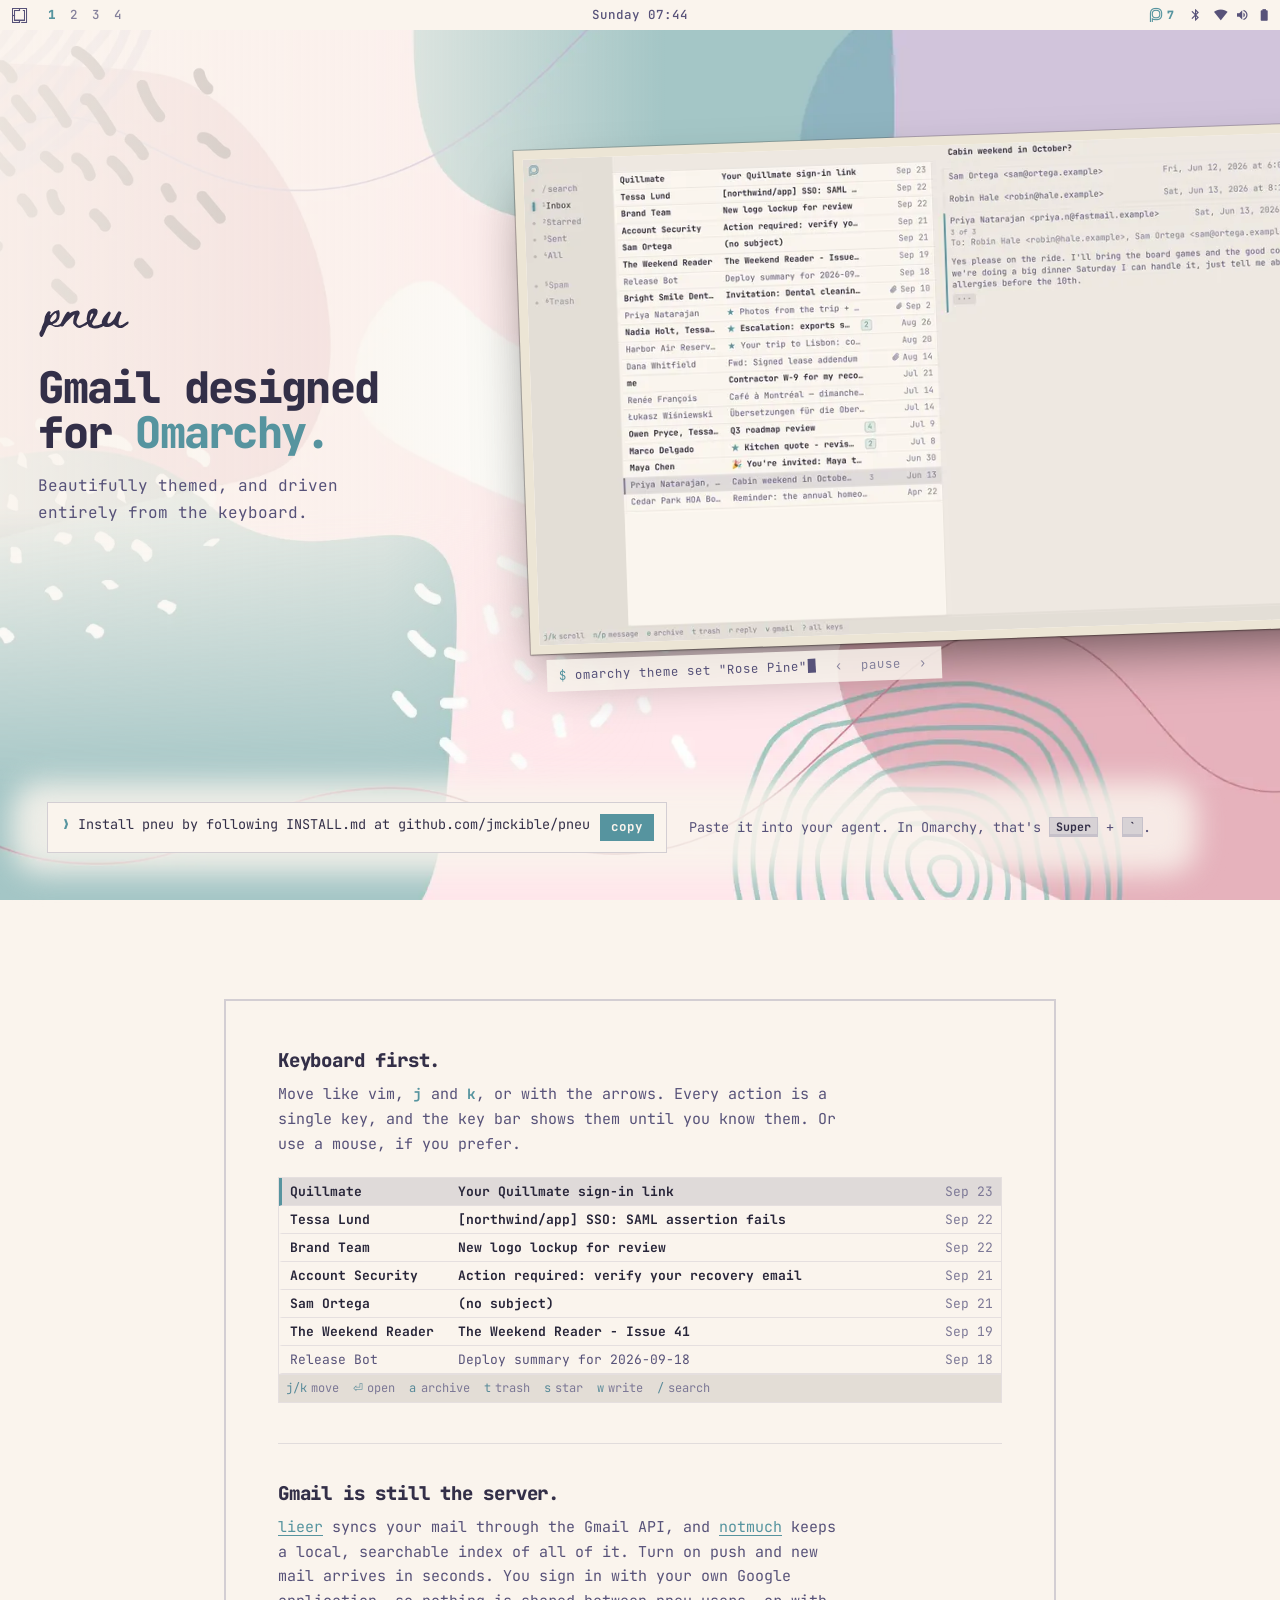
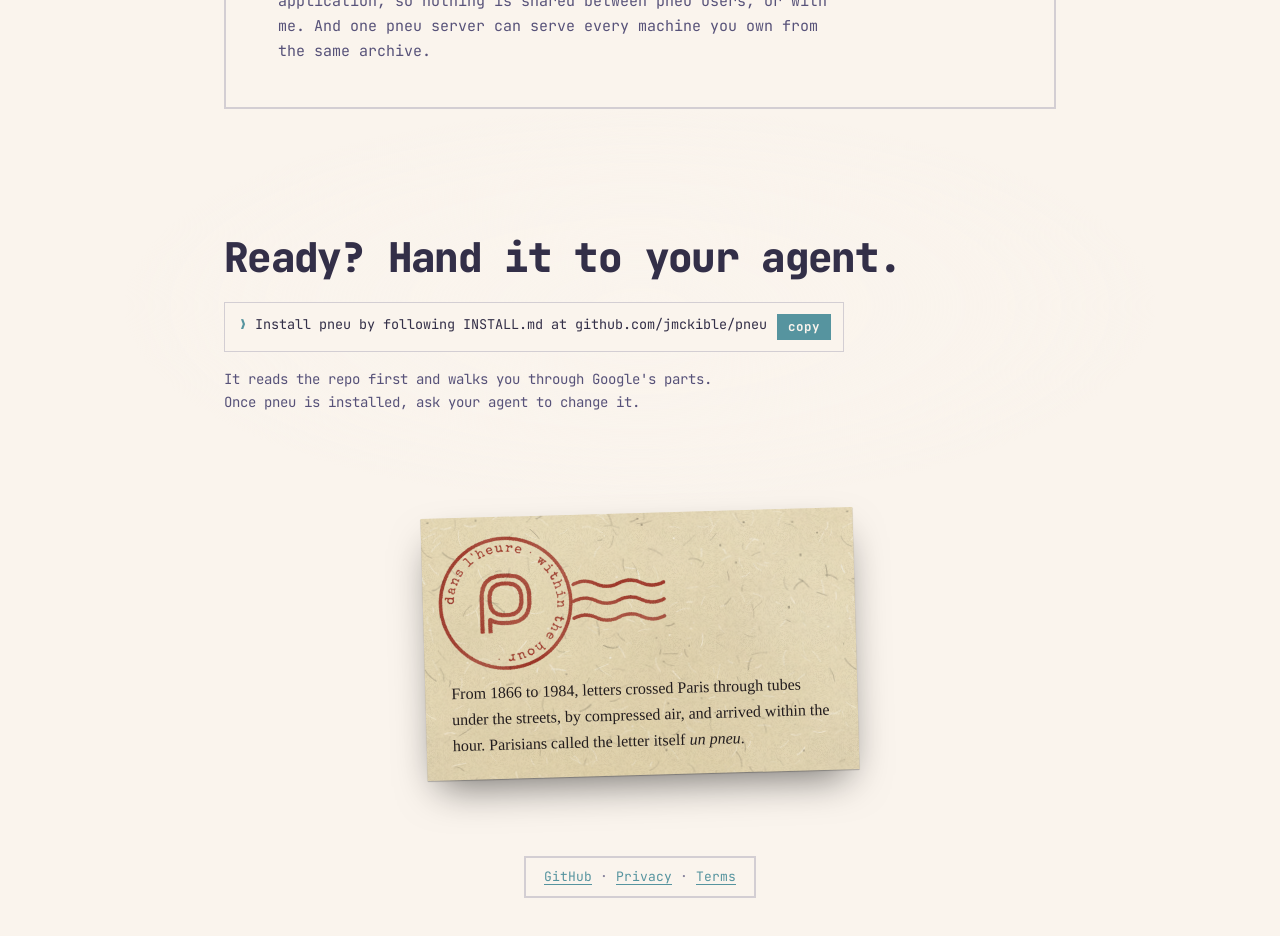
==== commit d433a90b: "The demo archives with a Co-Authored-By: Claude Opus 5.5 (1M context) <noreply@anthropic.com>" ====
--- a/index.html
+++ b/index.html
@@ -119,7 +119,7 @@
           <li class="row unread flagged"><span class="authors">Nadia Holt, Tessa Lund</span><span class="subject">Escalation: exports stuck in queue</span><span class="count">2</span><span class="date">Aug 26</span></li>
         </ol>
         <div class="kbar">
-          <p class="keys"><span class="h" data-learn="jk"><kbd>j/k</kbd>move</span><span class="h"><kbd>⏎</kbd>open</span><span class="h" data-learn="e"><kbd>e</kbd>archive</span><span class="h"><kbd>t</kbd>trash</span><span class="h"><kbd>s</kbd>star</span><span class="h"><kbd>w</kbd>write</span><span class="h"><kbd>/</kbd>search</span><span class="h"><kbd>?</kbd>all keys</span></p>
+          <p class="keys"><span class="h" data-learn="jk"><kbd>j/k</kbd>move</span><span class="h"><kbd>⏎</kbd>open</span><span class="h" data-learn="a"><kbd>a</kbd>archive</span><span class="h"><kbd>t</kbd>trash</span><span class="h"><kbd>s</kbd>star</span><span class="h"><kbd>w</kbd>write</span><span class="h"><kbd>/</kbd>search</span><span class="h"><kbd>?</kbd>all keys</span></p>
           <span class="status">Archived · z to undo<span class="undo">Undo</span></span>
         </div>
       </div>
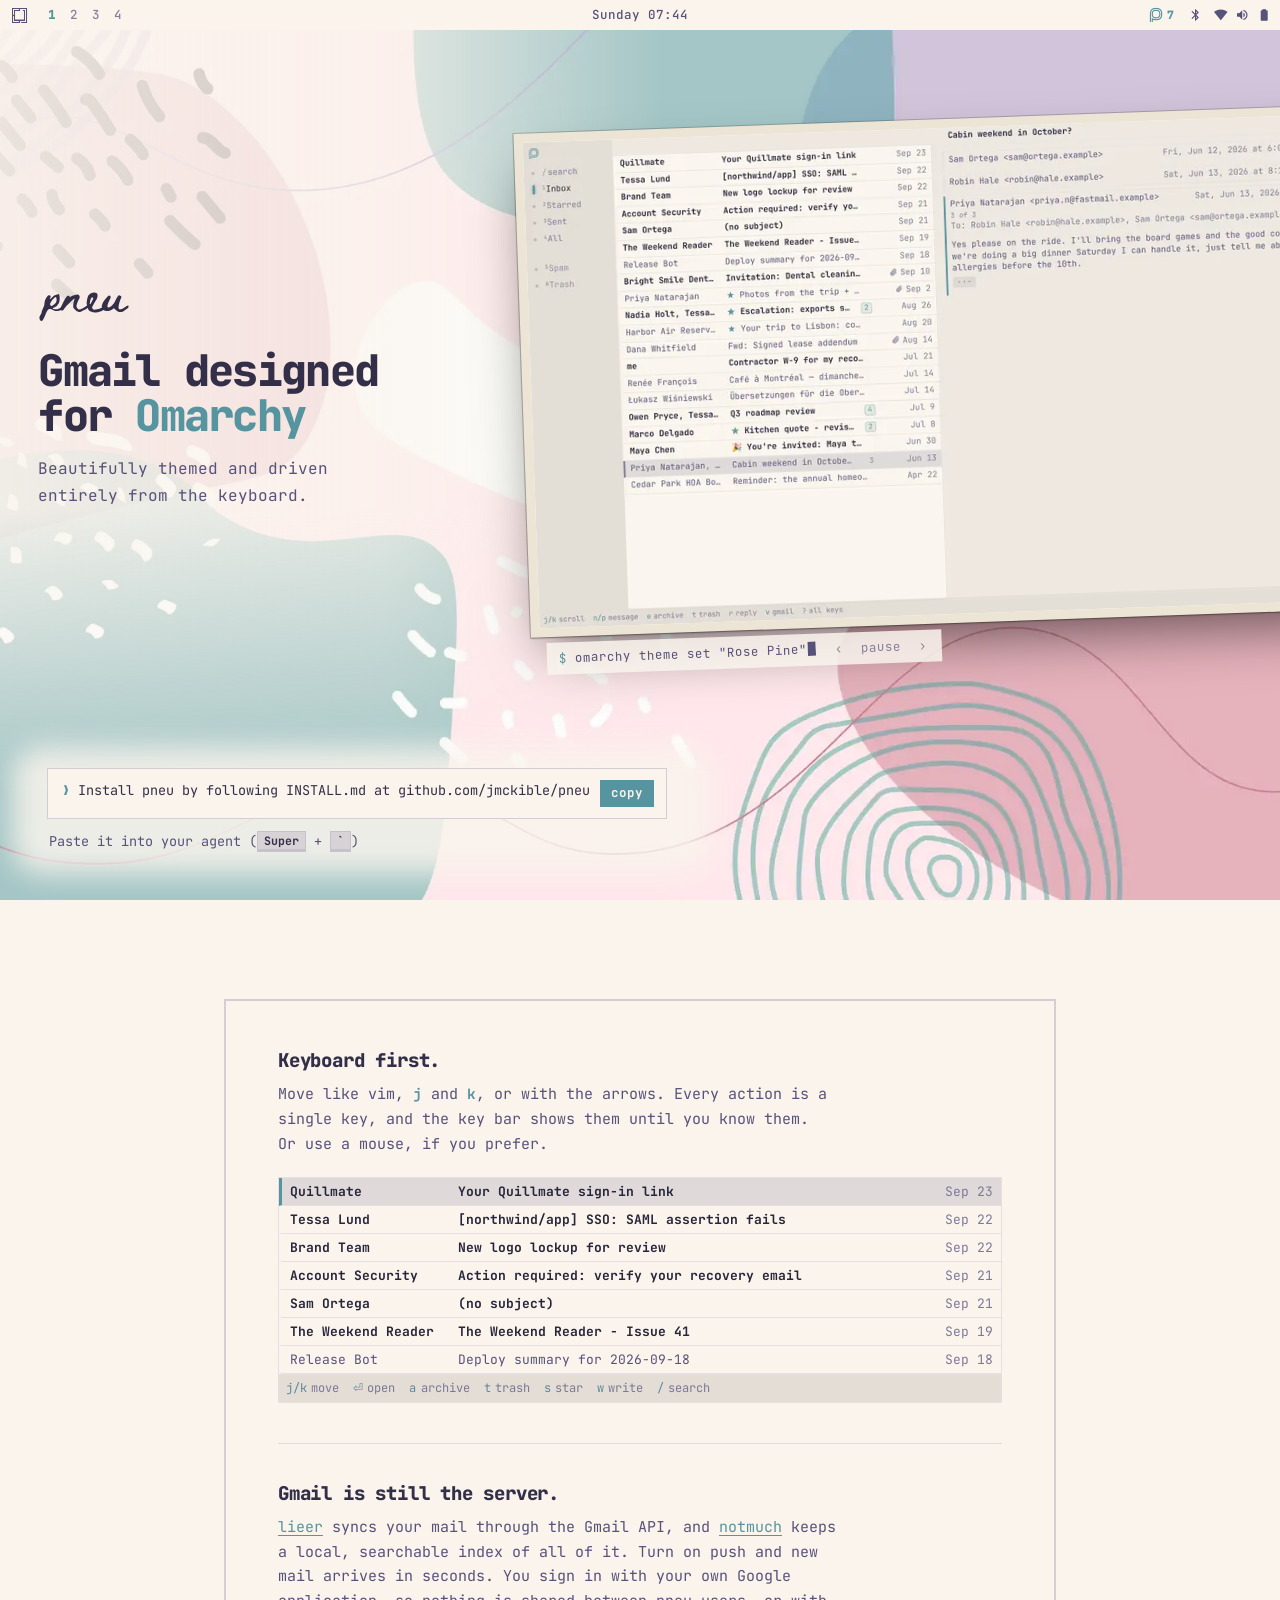
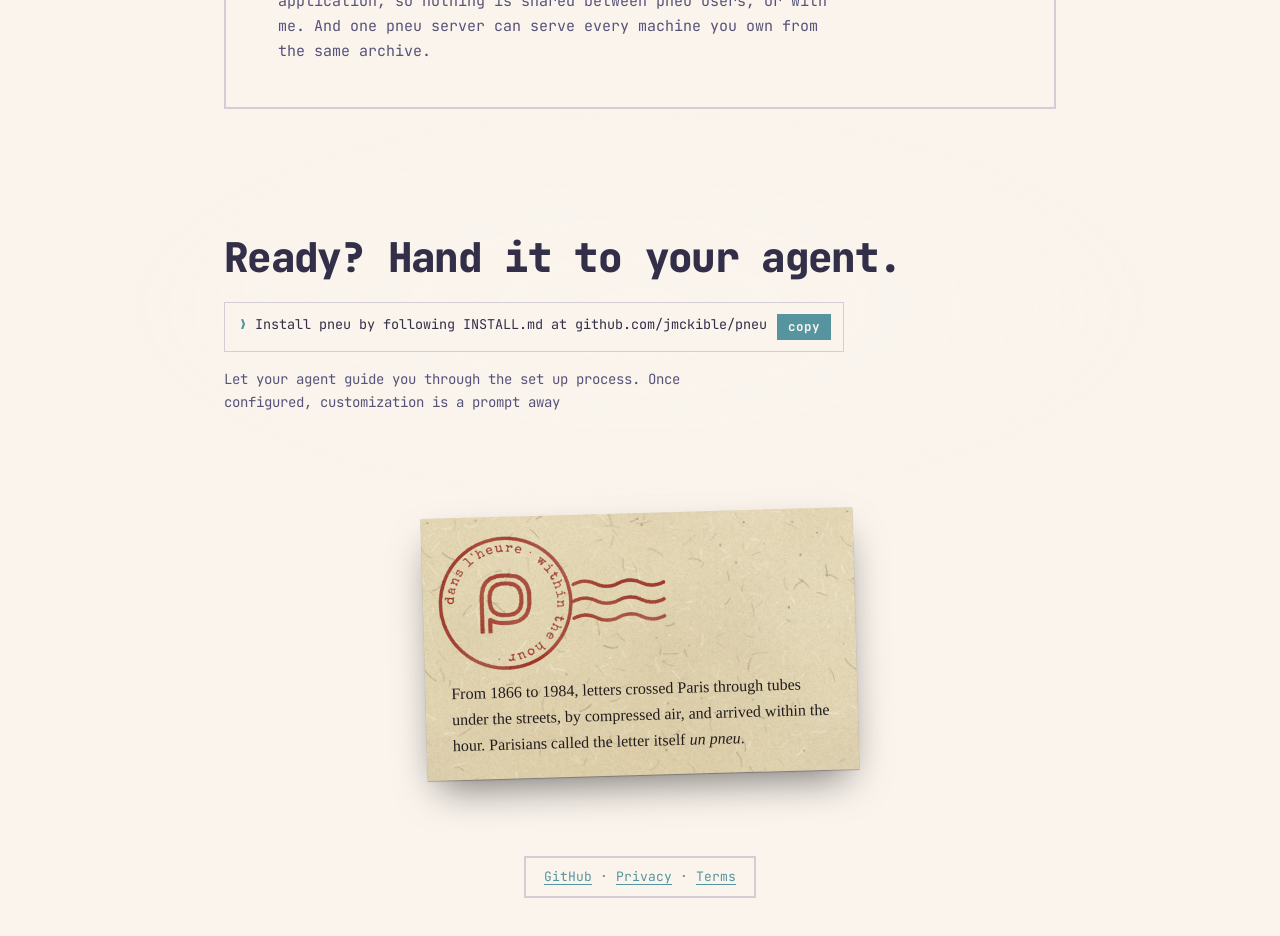
==== commit 8d07693f: "Stack the hero install note under its prompt, and copy edits Co-Authored-By: Claude Opus 5.5 (1M con" ====
--- a/index.html
+++ b/index.html
@@ -59,8 +59,8 @@
   <div class="ground">
   <div class="words">
     <span class="name"><svg viewBox="-16.6 -56.7 264.9 90.2" role="img" aria-label="pneu"><path fill="currentColor" d="M57.7 -14.5Q59.9 -16.3 61.6 -16Q63.2 -15.6 63.2 -12.8Q63.2 -11.9 62.8 -11Q62.4 -10.1 61.9 -9.5Q61.4 -8.8 60.4 -8Q59.4 -7.1 58.9 -6.7Q58.3 -6.3 57.2 -5.6Q56 -4.8 55.7 -4.6Q53.4 -3 50.8 -2Q48.9 -1.1 43.9 -0.1Q38.8 0.9 35.9 0.9Q33.5 0.9 29.2 -0.8Q24.9 -2.4 21.9 -3.8Q18.8 -5.2 18.8 -4.9Q18.8 -4.9 18.1 -4.9Q17.4 -4.9 16.6 -5Q15.7 -5.1 14.1 -4.1Q12.5 -3 10.8 -0.8Q8.3 2.3 6.3 7.7Q4.3 13 3.5 14.4Q2.5 16.4 1.4 19Q0.4 21.6 -0.6 23.4Q-1.6 25.2 -3.3 27.2Q-4.8 29 -5.7 29.4Q-6.5 29.8 -8.5 29Q-10.9 28.1 -11.9 24.4Q-13 20.6 -12.3 17.8Q-11.9 16.1 -9.9 13.2Q-8 10.4 -7.5 9.1Q-6.9 7.5 -6.2 4.3Q-5.5 1.1 -5 -0.2Q-4.3 -2.3 -2.4 -6.2Q-0.5 -10 0.2 -11.9Q1.2 -14.7 1.7 -18.8Q2.1 -22.9 2.8 -26.6Q3.4 -30.3 5.1 -33.2Q5.3 -33.6 5.7 -34.4Q6.1 -35.1 6.5 -35.8Q6.8 -36.4 7.3 -37.2Q7.8 -38.1 8.2 -38.8Q8.7 -39.4 9.2 -40.2Q9.8 -41 10.4 -41.6Q10.9 -42.2 11.5 -42.8Q12.1 -43.3 12.8 -43.7Q13.4 -44.1 14 -44.3Q17.6 -45.3 19.2 -43Q20.8 -40.6 19 -37.7Q16.4 -33.4 17.9 -33.7Q19.4 -34.2 22.8 -37.6Q26.8 -41.6 30.3 -43.7Q33.8 -45.8 38.4 -46.6Q42.8 -47.4 43 -47.7Q43.4 -47.8 43.8 -47.2Q44.2 -46.6 44.6 -45.5Q44.9 -44.4 45.2 -43Q45.4 -41.5 45.6 -40Q45.8 -38.5 45.8 -37.1Q45.7 -23.2 41.8 -19Q39.4 -16.5 38.1 -14.2Q37.7 -13.3 37.2 -13Q36.6 -12.7 36.2 -12.8Q35.9 -12.8 35.2 -12.6Q34.5 -12.4 34 -11.6Q32.6 -10.1 31 -10.1Q29.7 -10 27.7 -8.8Q25.6 -7.5 25.6 -6.7Q25.6 -6.4 26.7 -5.9Q27.7 -5.4 29.2 -5Q30.7 -4.5 32.3 -4.2Q33.9 -3.9 35 -3.9Q36.7 -3.9 39.1 -4.4Q40 -4.8 41.3 -5.2Q42.6 -5.7 43.7 -6.1Q44.8 -6.5 45.5 -6.9Q53.2 -10.9 57.7 -14.5ZM22.5 -13.3Q24.8 -13.3 29.6 -17.5Q34.4 -21.6 35.6 -24.4Q36.9 -27.6 37 -31.4Q37.2 -35.2 36 -37.4Q34.8 -39.5 33.7 -39.2Q32.5 -38.8 28.5 -34.9Q24.7 -31.5 21.5 -26.3Q18.2 -21.1 18.2 -18.7Q18.4 -16.8 19.8 -15.1Q21.2 -13.3 22.5 -13.3ZM51 -13.8Q52.6 -16.5 57.2 -26.2Q61.9 -35.8 65.2 -39.7Q65.7 -40.4 66.2 -41Q67.5 -42.3 69.6 -43Q71.7 -43.6 73.3 -42.8Q74 -42.4 74.2 -40.7Q74.5 -39 75 -38.9Q75.7 -38.8 78.3 -40.7Q83 -43.9 92.8 -46Q96.8 -47 98 -46.8Q99.2 -46.6 101.1 -45Q103.3 -42.7 103.5 -39.4Q103.6 -36.1 101.2 -33.2Q99.6 -30.7 96.9 -23.3Q94.2 -15.9 94.2 -13.1Q94.2 -11.1 95.5 -8.8Q96.8 -6.4 98.8 -4.9Q100.8 -3.3 102.3 -3.3Q104.8 -3.3 112.5 -7.3Q120.2 -11.3 124.6 -14.9Q127.8 -17.4 129.2 -17.2Q130.7 -17.1 130.7 -14.3Q130.7 -13.1 129.6 -11.6Q128.6 -10 126.8 -8.3Q125.1 -6.7 122.7 -5.1Q120.2 -3.4 117.8 -2.4Q111.2 0.7 108.2 2.1Q103.2 4.4 99.4 3.4Q95.6 2.4 90.3 -2.8Q86.2 -7 85.4 -8.6Q84.7 -10.1 84.7 -14.5Q84.7 -20.9 87 -27.8Q89 -34.7 88.5 -35.3Q88 -35.9 80.5 -28.9Q73 -21.8 65.8 -14Q58.5 -6.1 58.5 -4.9Q58.5 -3.9 57.3 -2.7Q56 -1.5 54.2 -0.8Q52.4 0 51 -0.3Q48.8 -0.6 47.8 -3.9Q47.1 -6.1 47.6 -7.8Q48.1 -9.5 51 -13.8ZM172.4 -11.2Q174.6 -13 176.2 -12.7Q177.9 -12.3 177.9 -9.5Q178 -8.6 177.6 -7.7Q177.1 -6.8 176.6 -6.2Q176.1 -5.5 175.2 -4.7Q174.2 -3.9 173.6 -3.5Q173 -3.1 171.9 -2.4Q170.7 -1.6 170.5 -1.4Q168.1 0.2 165.6 1.3Q165.4 1.4 165.1 1.6Q164.7 1.7 164.3 1.9Q163.9 2 163.5 2.2Q163.1 2.3 162.9 2.4L162.6 2.5Q156.5 5 149.5 5.4Q142.3 5.8 139 4.1Q138.6 3.9 135.8 2.7Q133 1.5 131.8 0.6Q129.5 -0.9 127.4 -5.9Q123.5 -14.9 123.5 -21.8Q123.5 -26 125 -32.8Q125.1 -33.2 125.4 -34.5Q125.6 -35.8 125.8 -36.5Q126 -37.1 126.3 -38.2Q126.6 -39.4 126.9 -40.2Q127.2 -41 127.6 -41.9Q128 -42.7 128.4 -43.4Q130.5 -46.3 131.8 -47.6Q137.2 -53.2 145.5 -52.6Q154.1 -51.9 154.8 -46.9Q155.4 -43 154.4 -38.9Q153.3 -34.7 151.8 -32Q150.2 -29.3 147.5 -25Q144.7 -20.7 143.5 -18.4Q139.1 -10.1 139.1 -8.5Q139.1 -7.2 141.6 -4.8Q143.2 -3.3 144.5 -3Q145.7 -2.7 149 -3.3Q154.2 -4 160.3 -5.8Q162.6 -6.6 167 -8.5Q171.4 -10.4 172.4 -11.2ZM133.6 -18.3Q134.5 -18.3 138.6 -26.1Q142.6 -33.9 142.6 -35.5Q142.6 -37.4 140.6 -38Q138.5 -38.5 137.3 -37Q136.3 -35.8 135.3 -33.4Q134.3 -31 133.7 -28.5Q133.2 -26 132.8 -23.7Q132.4 -21.4 132.6 -19.9Q132.8 -18.3 133.6 -18.3ZM238.8 -13.4Q241.1 -15.2 242.7 -14.9Q244.3 -14.6 244.3 -11.7Q244.3 -10.8 243.9 -9.9Q243.6 -9 243.1 -8.4Q242.6 -7.8 241.6 -7Q240.6 -6.1 240 -5.7Q239.4 -5.3 238.3 -4.6Q237.1 -3.8 236.8 -3.6Q229.8 1.3 229.5 1.6Q228.9 2.2 226.6 2.9Q224.2 3.6 222.9 3.6Q221.2 4.1 219.9 4.1Q218.6 4.1 217 3.7Q215.3 3.2 214.6 2.9Q213.8 2.6 213.3 2.4Q210.6 1.1 205.9 -3.3L202 -7L197 -3.3Q191.8 0.2 185.8 1Q180.6 1.5 176 -0.1Q171.4 -1.7 168.8 -5.7Q166.1 -9.6 167.2 -15.1Q168.4 -20.9 173 -27.9Q177.5 -34.8 182.6 -39.7Q186.5 -43.4 188.8 -43.4Q189.9 -43.4 191.8 -41.4Q193.1 -40 193.1 -39.1Q193 -38.2 191.5 -35.4Q179.2 -11.3 185.1 -9.2L185.9 -9.1Q190 -8.5 197.2 -15.9Q204.4 -23.3 207.2 -30.9Q209.3 -36 212.3 -40.1Q214.9 -43.7 216.1 -44.2Q217.3 -44.6 220.6 -42.9Q223.4 -41.4 223.6 -39.5Q223.8 -37.6 221.5 -33.4Q220.4 -31.7 219.8 -29.6Q219 -27.6 218.6 -26Q218.4 -25.5 218.1 -24.1Q217.8 -22.8 217.5 -21.9Q216.9 -19.4 216.4 -17.8Q215.4 -13.6 215.4 -9.9Q215.4 -6.1 216.6 -4.9Q217.6 -3.9 220.9 -3.7Q221.4 -3.9 223.6 -4.7Q225.8 -5.4 226.6 -5.8Q234.3 -9.8 238.8 -13.4Z"/></svg></span>
-    <h1>Gmail designed for <span class="acc">Omarchy.</span></h1>
-    <p class="sub">Beautifully themed, and driven entirely from the keyboard.</p>
+    <h1>Gmail designed for <span class="acc">Omarchy</span></h1>
+    <p class="sub">Beautifully themed and driven entirely from the keyboard.</p>
   </div>
 
   <figure class="photo">
@@ -91,7 +91,7 @@
       <code><span class="ps" aria-hidden="true">❯ </span><span class="cmd">Install pneu by following INSTALL.md at <wbr>github.com/jmckible/pneu</span></code>
       <button class="copy" type="button">copy</button>
     </div>
-    <p class="note">Paste it into your agent. In Omarchy, that's <kbd class="key">Super</kbd> + <kbd class="key">`</kbd>.</p>
+    <p class="note">Paste it into your agent (<kbd class="key">Super</kbd> + <kbd class="key">`</kbd>)</p>
   </div>
   </div>
   <span class="sweep" aria-hidden="true"></span>
@@ -101,7 +101,8 @@
 <section class="win pitches" id="why" aria-label="What pneu is">
   <div class="kb">
     <h2>Keyboard first.</h2>
-    <p>Move like vim, <kbd>j</kbd> and <kbd>k</kbd>, or with the arrows. Every action is a single key, and the key bar shows them until you know them. Or use a mouse, if you prefer.</p>
+    <p>Move like vim, <kbd>j</kbd> and <kbd>k</kbd>, or with the arrows. Every action is a single key, and the key bar shows them until you know them.</p>
+    <p>Or use a mouse, if you prefer.</p>
         <!-- Drawn, not recorded: pneu's list and key bar in the page's theme, scripted. -->
     <div class="kdemo" aria-hidden="true">
       <div class="kwin">
@@ -139,7 +140,7 @@
     <code><span class="ps" aria-hidden="true">❯ </span><span class="cmd">Install pneu by following INSTALL.md at <wbr>github.com/jmckible/pneu</span></code>
     <button class="copy" type="button">copy</button>
   </div>
-  <p class="note">It reads the repo first and walks you through Google's parts. Once pneu is installed, ask your agent to change it.</p>
+  <p class="note">Let your agent guide you through the set up process. Once configured, customization is a prompt away</p>
 </section>
 
 <!-- Workspace 4: the one piece of paper on the desk. -->
--- a/style.css
+++ b/style.css
@@ -175,13 +175,10 @@
   .cap { margin-left: 3%; transform: rotate(-2deg); transform-origin: left center; }
   .act {
     grid-column: 1 / -1; grid-row: 4; margin-top: 28px;
-    display: flex; align-items: center; gap: 22px;
     width: fit-content; max-width: 100%; padding: 9px 20px 9px 9px;
   }
-  .act .prompt { flex: none; }
   .prompt code { white-space: nowrap; }
-  .act .note { margin: 0; max-width: 66ch; }
-  .act .note { font-size: 13.5px; color: var(--fg); }
+  .act .note { margin: 12px 0 0 2px; max-width: 66ch; font-size: 13.5px; color: var(--fg); }
 }
 
 /* The prompt and its note sit on a pool of the theme's ground with soft,
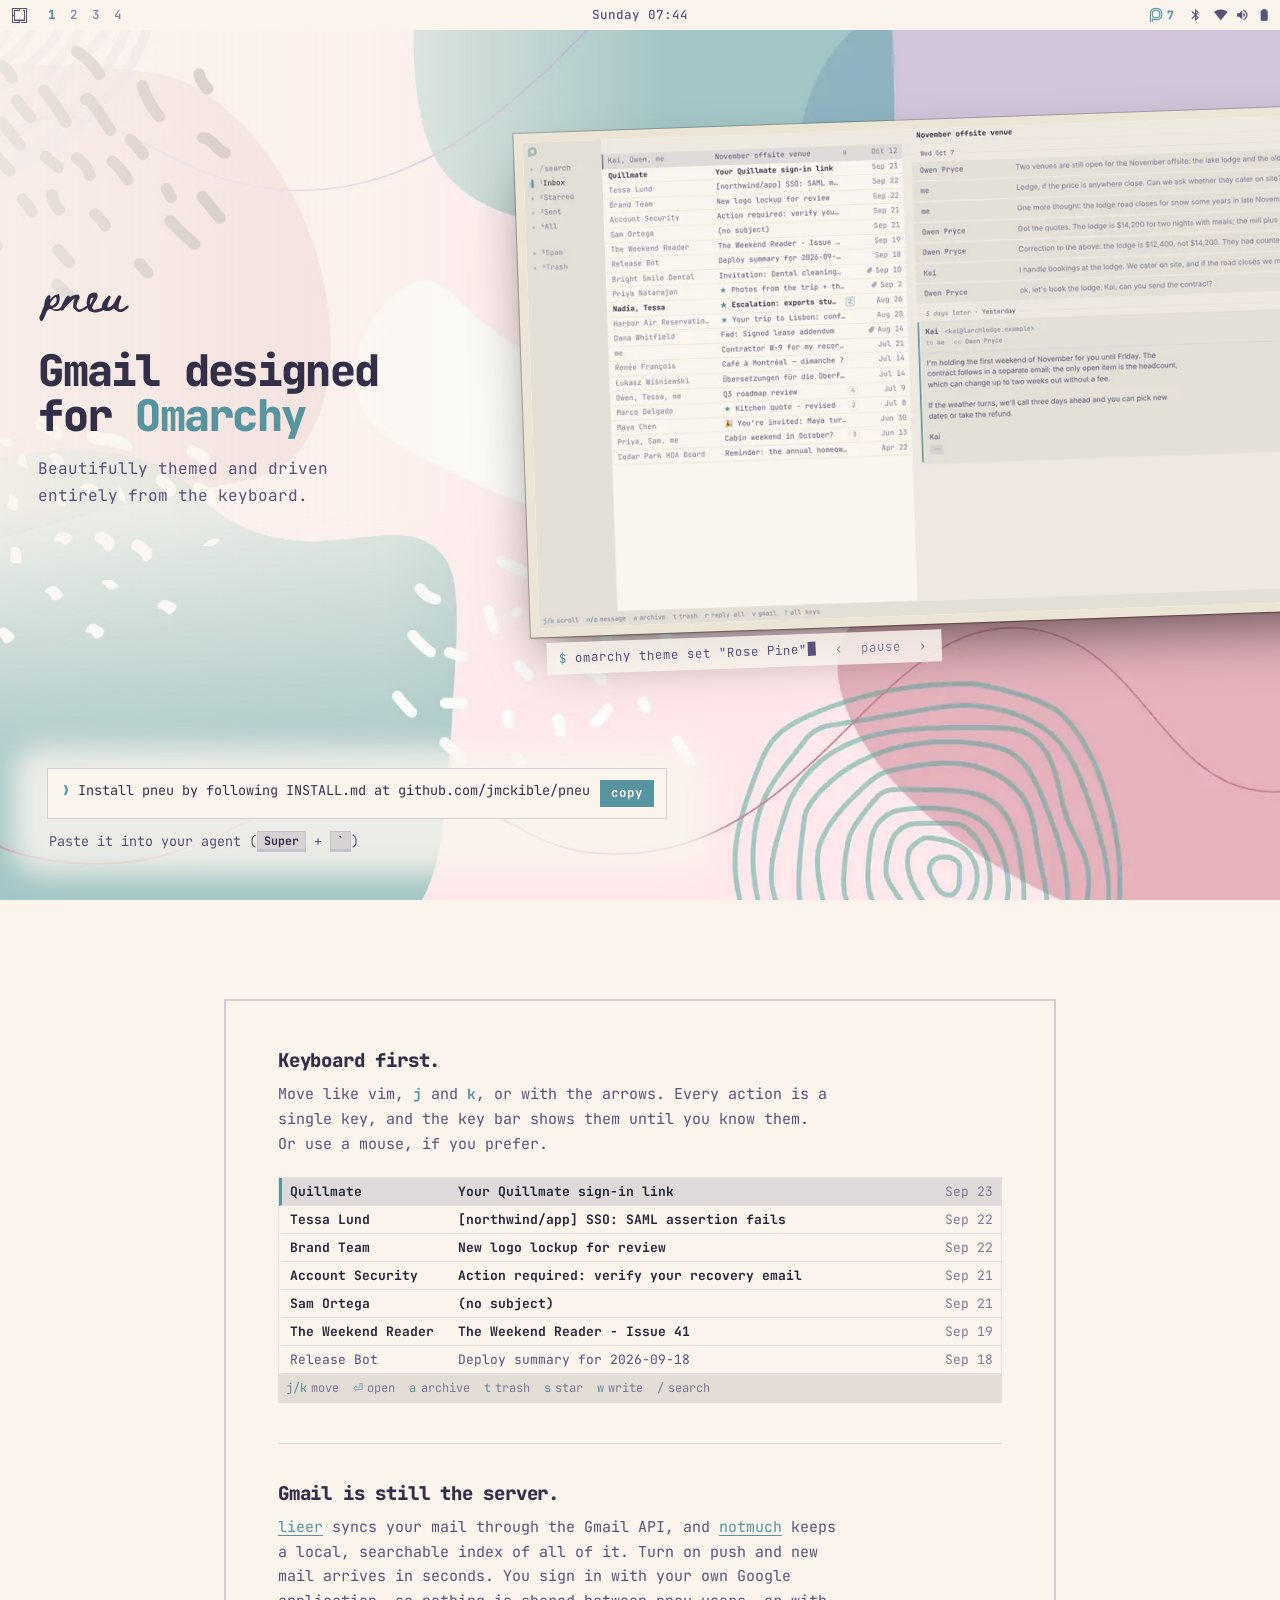
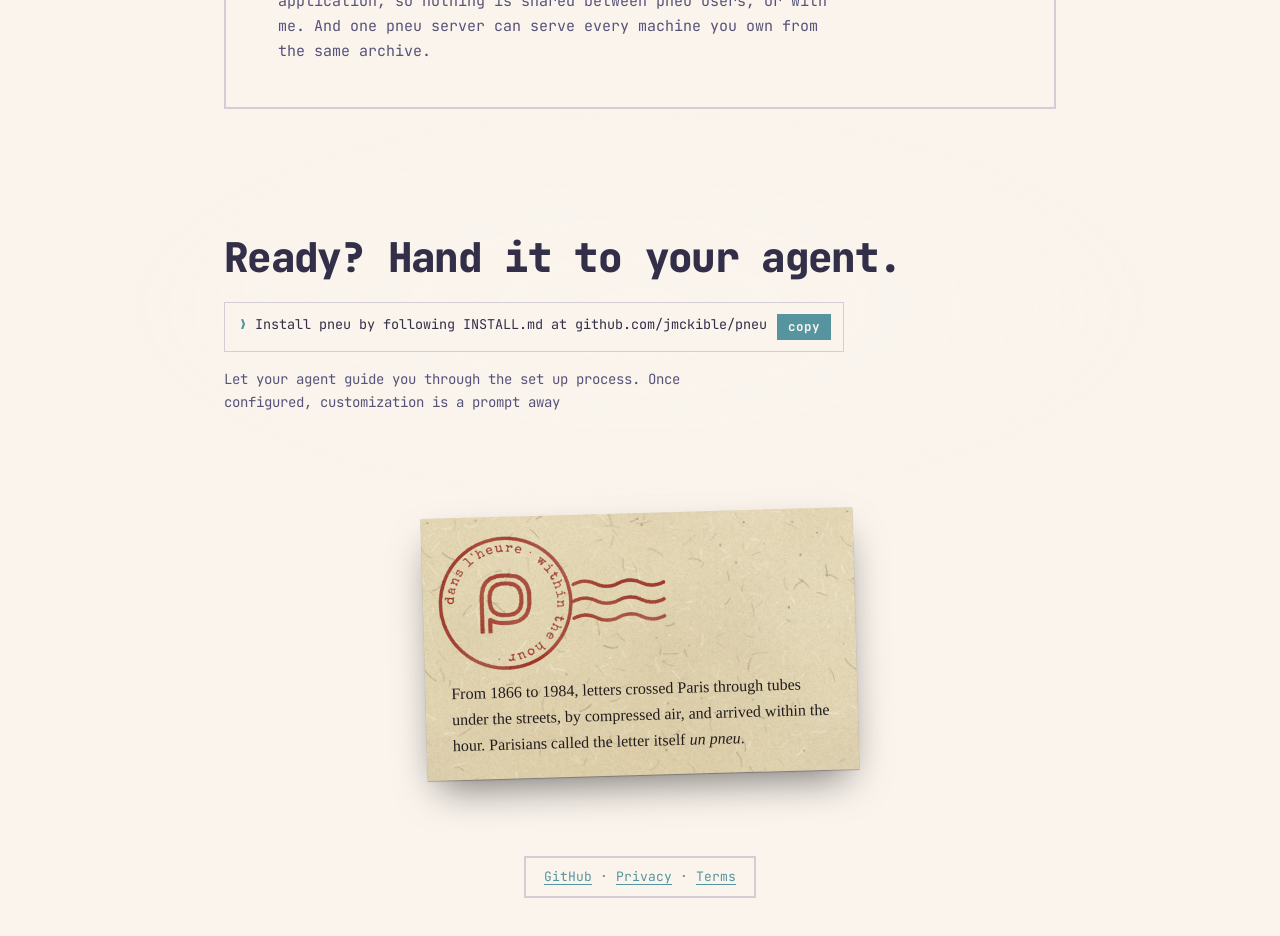
==== commit 0f3c72ce: "Screenshots of the new thread view: tiles, snippets, day dividers Co-Authored-By: Claude Opus 5.5 (1" ====
--- a/index.html
+++ b/index.html
@@ -70,7 +70,7 @@
           <source media="(max-width: 560px) and (prefers-color-scheme: light)" srcset="themes/rose-pine-narrow.webp">
           <source media="(max-width: 560px)" srcset="themes/tokyo-night-narrow.webp">
           <source media="(prefers-color-scheme: light)" srcset="themes/rose-pine-app-s.webp 900w, themes/rose-pine-app.webp 2000w" sizes="(max-width: 980px) 100vw, 66vw">
-          <img class="shot" srcset="themes/tokyo-night-app-s.webp 900w, themes/tokyo-night-app.webp 2000w" sizes="(max-width: 980px) 100vw, 66vw" src="themes/tokyo-night-app.webp" alt="A screenshot of pneu: the thread “Cabin weekend in October?” beside the inbox, in the current Omarchy theme" fetchpriority="high">
+          <img class="shot" srcset="themes/tokyo-night-app-s.webp 900w, themes/tokyo-night-app.webp 2000w" sizes="(max-width: 980px) 100vw, 66vw" src="themes/tokyo-night-app.webp" alt="A screenshot of pneu: the eight-message thread “November offsite venue” beside the inbox, in the current Omarchy theme" fetchpriority="high">
         </picture>
         <picture class="layer"><img class="shot" alt=""></picture>
         <i class="mk" data-k="tl"></i><i class="mk" data-k="tr"></i><i class="mk" data-k="bl"></i><i class="mk" data-k="br"></i>
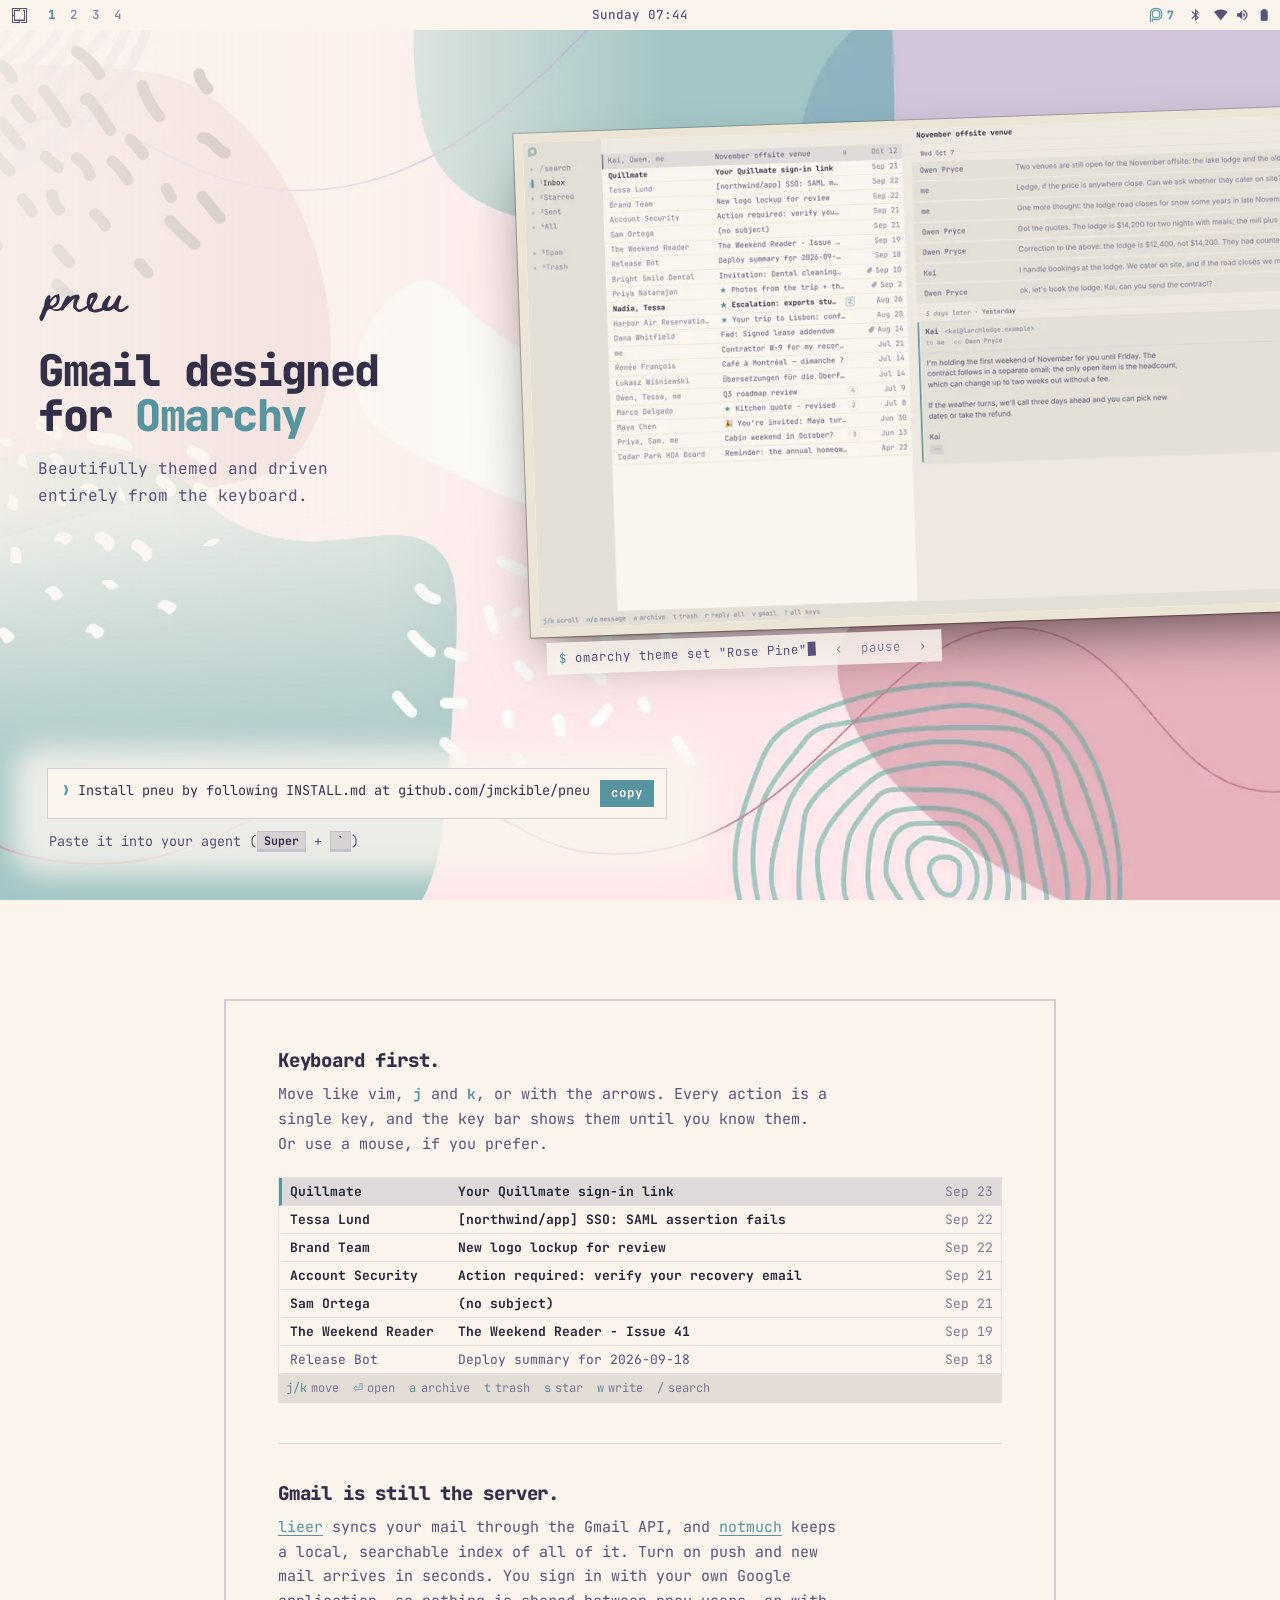
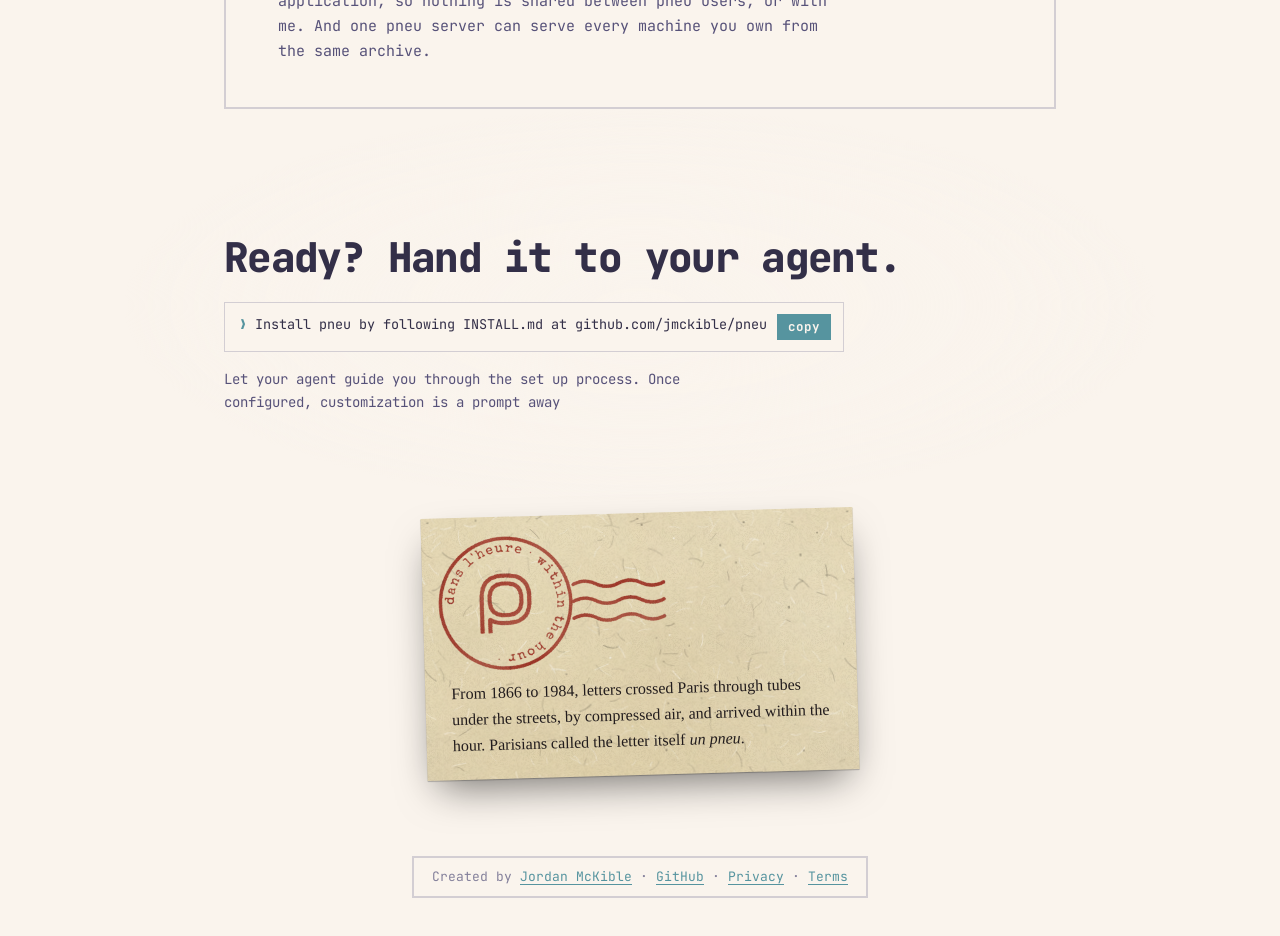
==== commit e59558fe: "Footer: created by Jordan McKible, linking home Co-Authored-By: Claude Opus 5.5 (1M context) <norepl" ====
--- a/index.html
+++ b/index.html
@@ -154,7 +154,7 @@
 </main>
 
 <footer class="foot">
-  <nav class="win"><a href="https://github.com/jmckible/pneu">GitHub</a> · <a href="privacy/">Privacy</a> · <a href="terms/">Terms</a></nav>
+  <nav class="win">Created by <a href="https://jordan.mckible.com">Jordan McKible</a> · <a href="https://github.com/jmckible/pneu">GitHub</a> · <a href="privacy/">Privacy</a> · <a href="terms/">Terms</a></nav>
 </footer>
 
 <script src="themes.js"></script>
